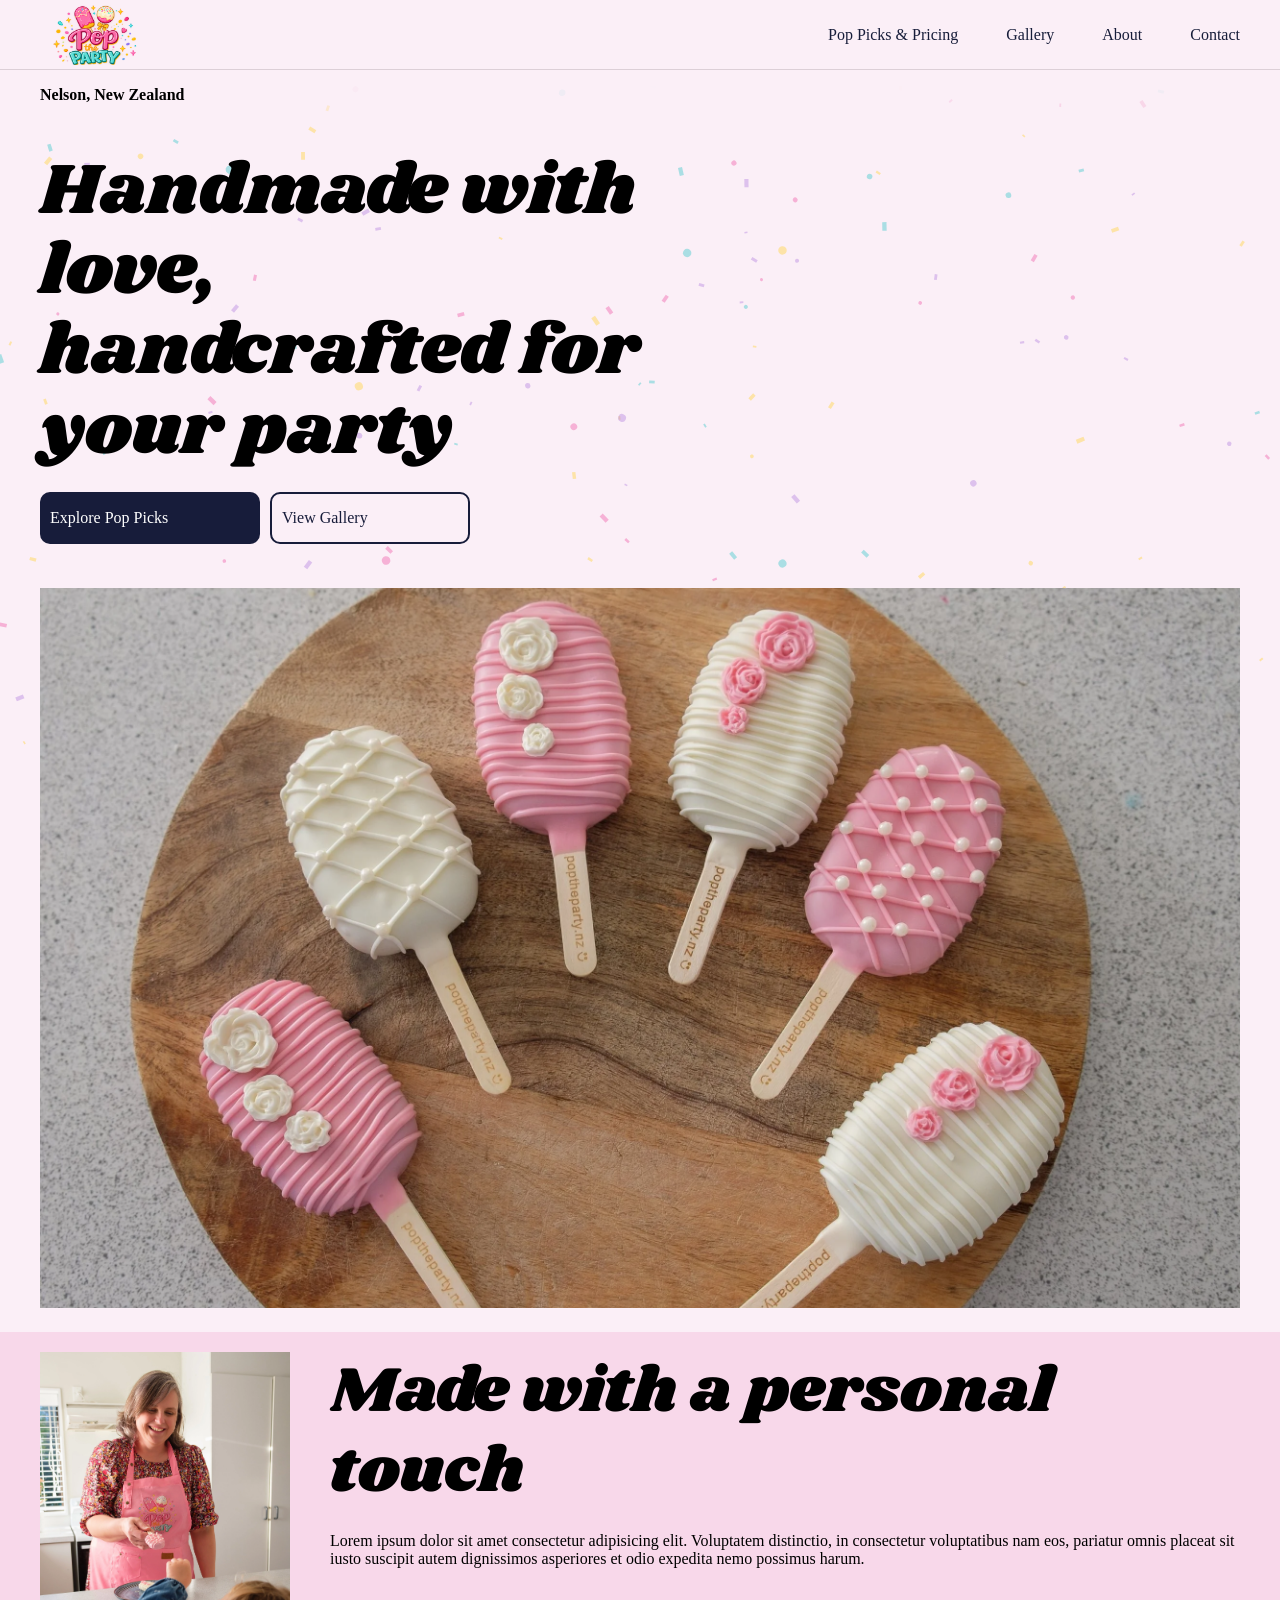
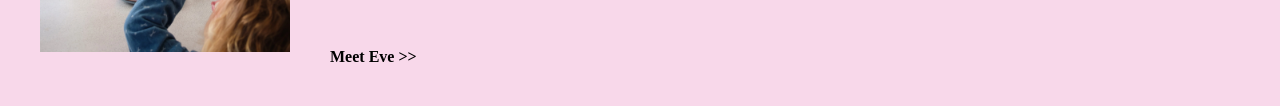
==== src/pages/index.html @ e1f705f4 "Added home page button interactivity" ====
<!doctype html>
<html lang="en">
  <head>
    <meta charset="UTF-8" />
    <meta name="viewport" content="width=device-width, initial-scale=1.0" />
    <title>Pop The Party Home Page</title>
    <link rel="stylesheet" href="../assets/global-css/global.css" />
    <link rel="stylesheet" href="../assets/components/css/footer.css" />
    <link rel="stylesheet" href="../assets/components/css/confetti.css" />
    <link rel="stylesheet" href="./css/home.css" />
  </head>
  <body>
    <div id="header"></div>
    <main class="confetti-section">
      <p id="location-text">Nelson, New Zealand</p>
      <h1>Handmade with love, handcrafted for your party</h1>
      <!-- Maybe rename this button -->
      <div class="explore-btn-holder">
        <a id="explore-picks-link" href="pick-your-pop.html"
          >Explore Pop Picks</a
        >
        <a id="view-gallery-link" href="gallery.html">View Gallery</a>
      </div>

      <div id="home-main-img" class="img-holder">
        <img
          src="../assets/icons/home-img1.webp"
          href="Cakesicles laid out on a board"
        />
      </div>

      <div id="meet-eve-container">
        <div id="meet-eve-img" class="img-holder">
          <img
            src="../assets/icons/meet-eve-img.webp"
            alt="Eve handing out a cakesicle to a child"
          />
        </div>
        <div id="meet-eve-content">
          <h2>Meet Eve</h2>
          <p>Very short personal intro</p>
          <a href="about.html">Read more >></a>
        </div>
      </div>

      <div id="meet-eve-container-desktop">
        <div id="meet-eve-img-desktop" class="img-holder">
          <img
            src="../assets/icons/meet-eve-img.webp"
            alt="Eve handing out a cakesicle to a child"
          />
        </div>
        <div id="meet-eve-content-desktop">
          <h2>Made with a personal touch</h2>
          <p>
            Lorem ipsum dolor sit amet consectetur adipisicing elit. Voluptatem
            distinctio, in consectetur voluptatibus nam eos, pariatur omnis
            placeat sit iusto suscipit autem dignissimos asperiores et odio
            expedita nemo possimus harum.
          </p>
          <a href="about.html" class="arrow">Meet Eve </a>
        </div>
      </div>
    </main>

    <div id="footer"></div>

    <script src="../assets/components/js/header.js"></script>
    <script src="../assets/components/js/footer.js"></script>
    <script src="../assets/components/js/confetti.js"></script>
  </body>
</html>
---- src/assets/global-css/global.css ----
@import url("../components/css/header.css");
@import url("./colours.css");
@import url("https://fonts.googleapis.com/css2?family=Shrikhand&display=swap");

body {
    background-color: var(--background);
    font-size: 1rem;
}

a {
  text-decoration: none;
  color: inherit;
}

a.arrow {
    font-weight: 700;

}

a.arrow::after {
    content: ">>";

    transition: transform 0.3s ease;
}

a.arrow:hover::after {
    display: inline-block;
    transform: translateX(50%);
}

h1, h2, h3 {
    font-family: "Shrikhand", serif;
    font-weight: 400;
    line-height: 5rem;
}

h1 {
    font-size: 2.25rem;
}

h2 {
    font-size: 2rem;
}
---- src/assets/components/css/confetti.css ----
.confetti-section {
  position: relative;
  isolation: isolate;
}

.confetti-canvas {
  position: absolute;
  left: 0;
  width: 100%;
  display: block;
  pointer-events: none;
  z-index: -1;
}

@media (prefers-reduced-motion: reduce) {
  .confetti-canvas {
    display: none;
  }
}
---- src/pages/css/home.css ----
body {
    margin: 0;
    font-size: var(--font-normal-size);
}

main {
    padding: 0 10px;
}

#location-text {
    font-weight: 700;
}

.explore-btn-holder {
    display: flex;
}

.explore-btn-holder a {
    display: flex;
    box-sizing: border-box;

    align-items: center;

    width: auto; 
    margin-bottom: 1.5rem;

    color: white;
    padding: 15px 10px;

    border-radius: 10px;
    cursor: pointer;
}

#explore-picks-link {
    width: 100%;
    background-color: var(--navy-btn-bg);
}

#explore-picks-link:hover {
    background-color: var(--navy-btn-bg-hover);
}

#view-gallery-link {
    display: none;
    width: 200px;
    background-color: var(--background);

    color: var(--subtle-btn-color);
    border: 2px solid var(--subtle-btn-color);
}

#view-gallery-link:hover {
    background-color: var(--subtle-btn-bg-hover);
}

#home-main-img {
    margin-bottom: 1.5rem;
}

#meet-eve-container {
    display: flex;
    flex-direction: row;
}

#meet-eve-img {
    width: 40%;
}

#meet-eve-content {
    display: flex;
    flex-direction: column;

    width: 60%;
    margin-left: 1rem;
    margin-bottom: 2rem;

    /* justify-content: space-between; */
}

#meet-eve-content h2 {
    margin: 0;
    margin-bottom: 1rem;
}

#meet-eve-content p {
    margin-bottom: auto;
}

.img-holder {
    overflow: hidden;
}

.img-holder img {
    width: 100%;
    height: 100%;
    object-fit: cover;
    object-position: center;
}

#meet-eve-container-desktop {
    display: none;
}


@media (min-width: 768px) {
    main {
        padding: 0 40px;
    }

    h1 {
        width: 50%;
        font-size: 4.5rem;
        margin-bottom: 20px;
    }

    h2 {
        font-size: 4rem;
    }

    #home-main-img {
        height: 80vh;
    }

    .explore-btn-holder {
        margin-bottom: 20px;
    }

    #explore-picks-link {
        width: 220px;
        margin-right: 10px;
    }

    #view-gallery-link {
        display: flex;
    }

    #meet-eve-container {
        display: none;
    }

    #meet-eve-container-desktop {
        display: flex;
        width: calc(100%);
        padding: 20px 40px;

        margin-inline: -40px;

        background-color: var(--surface-pink);
    }

    #meet-eve-container-desktop .img-holder {
        flex-shrink: 0;
        width: 250px;
        height: 300px;

        margin-right: 40px;
    }

    #meet-eve-container-desktop .img-holder img {
        object-fit: cover;
        object-position: top;
    }

    #meet-eve-container-desktop h2, 
    #meet-eve-container-desktop a {
        margin: 0;
        margin-bottom: 20px;
    }

    #meet-eve-container-desktop p {
        margin: 0;
        margin-bottom: 80px;
    }

    #meet-eve-content-desktop {
        display: flex;
        flex-direction: column;
        justify-content: center;
    }

    #meet-eve-content-desktop a {
        width: 200px;
    }
}
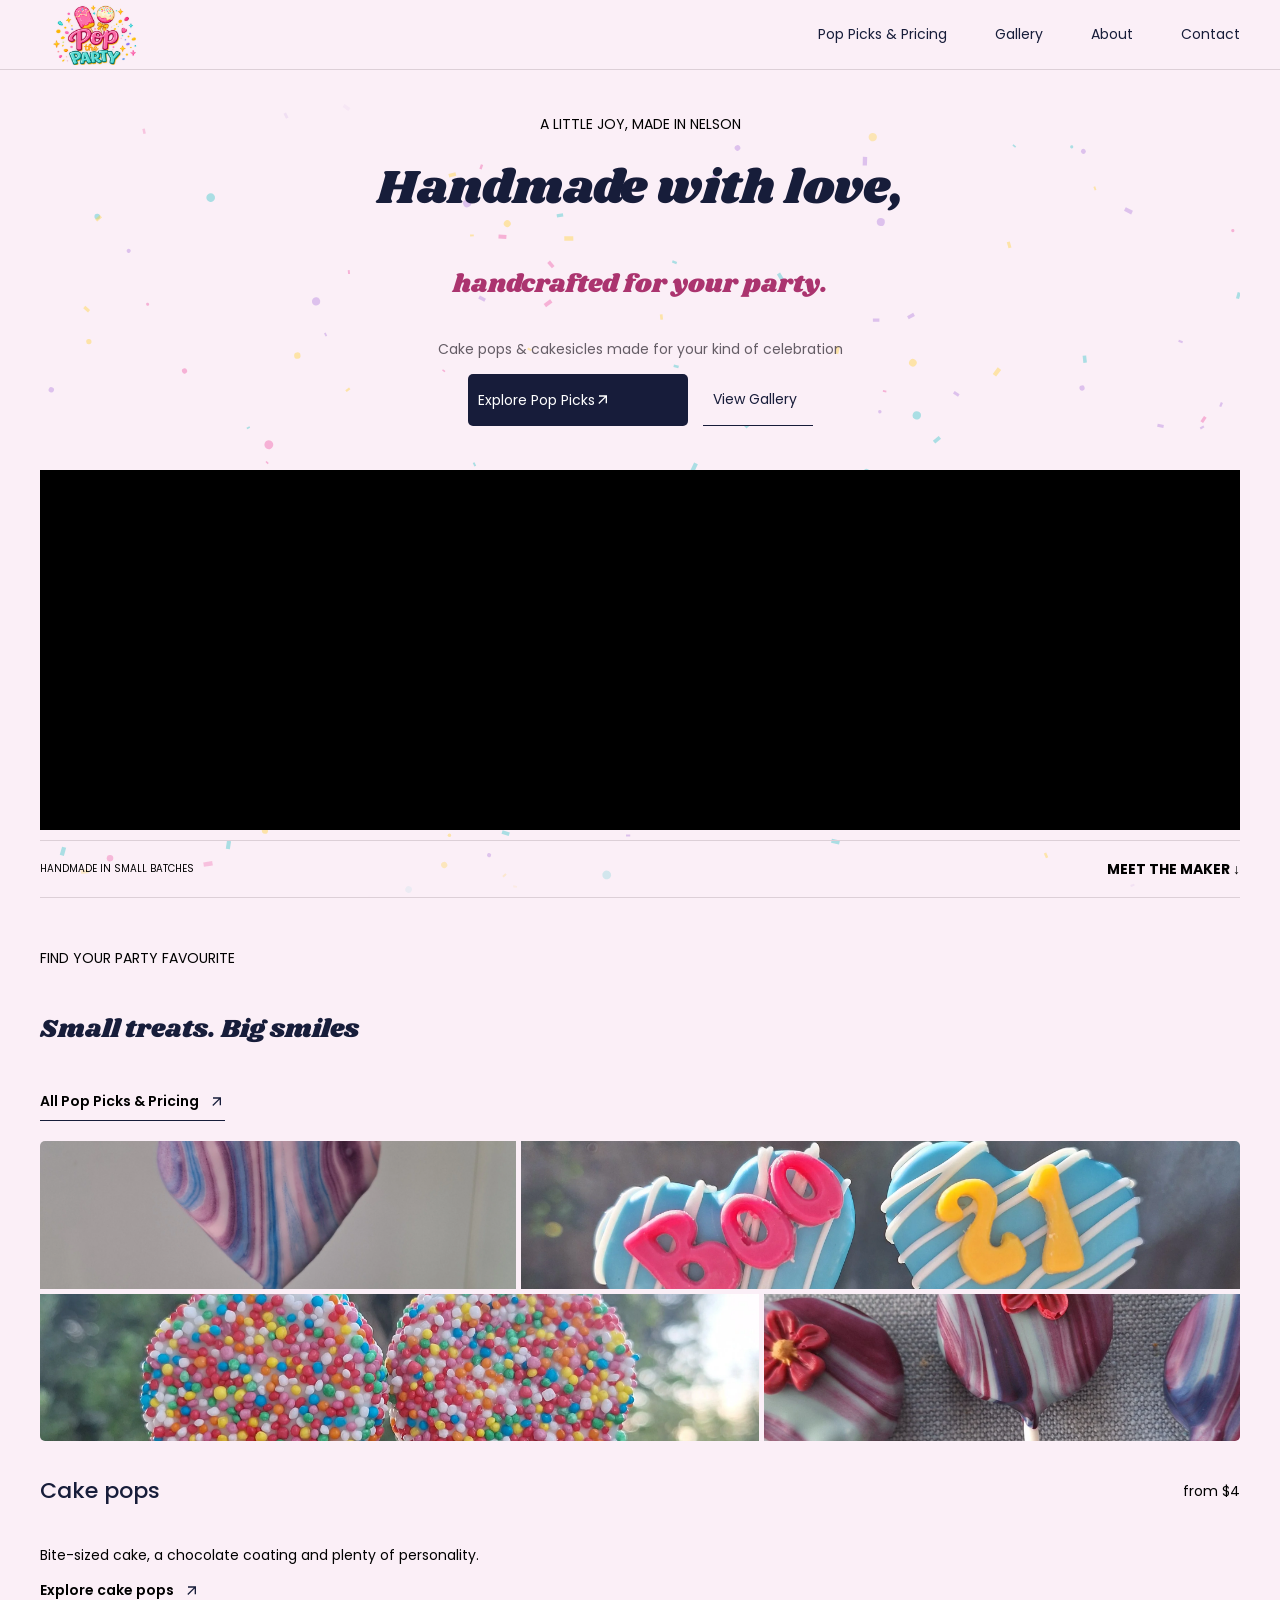
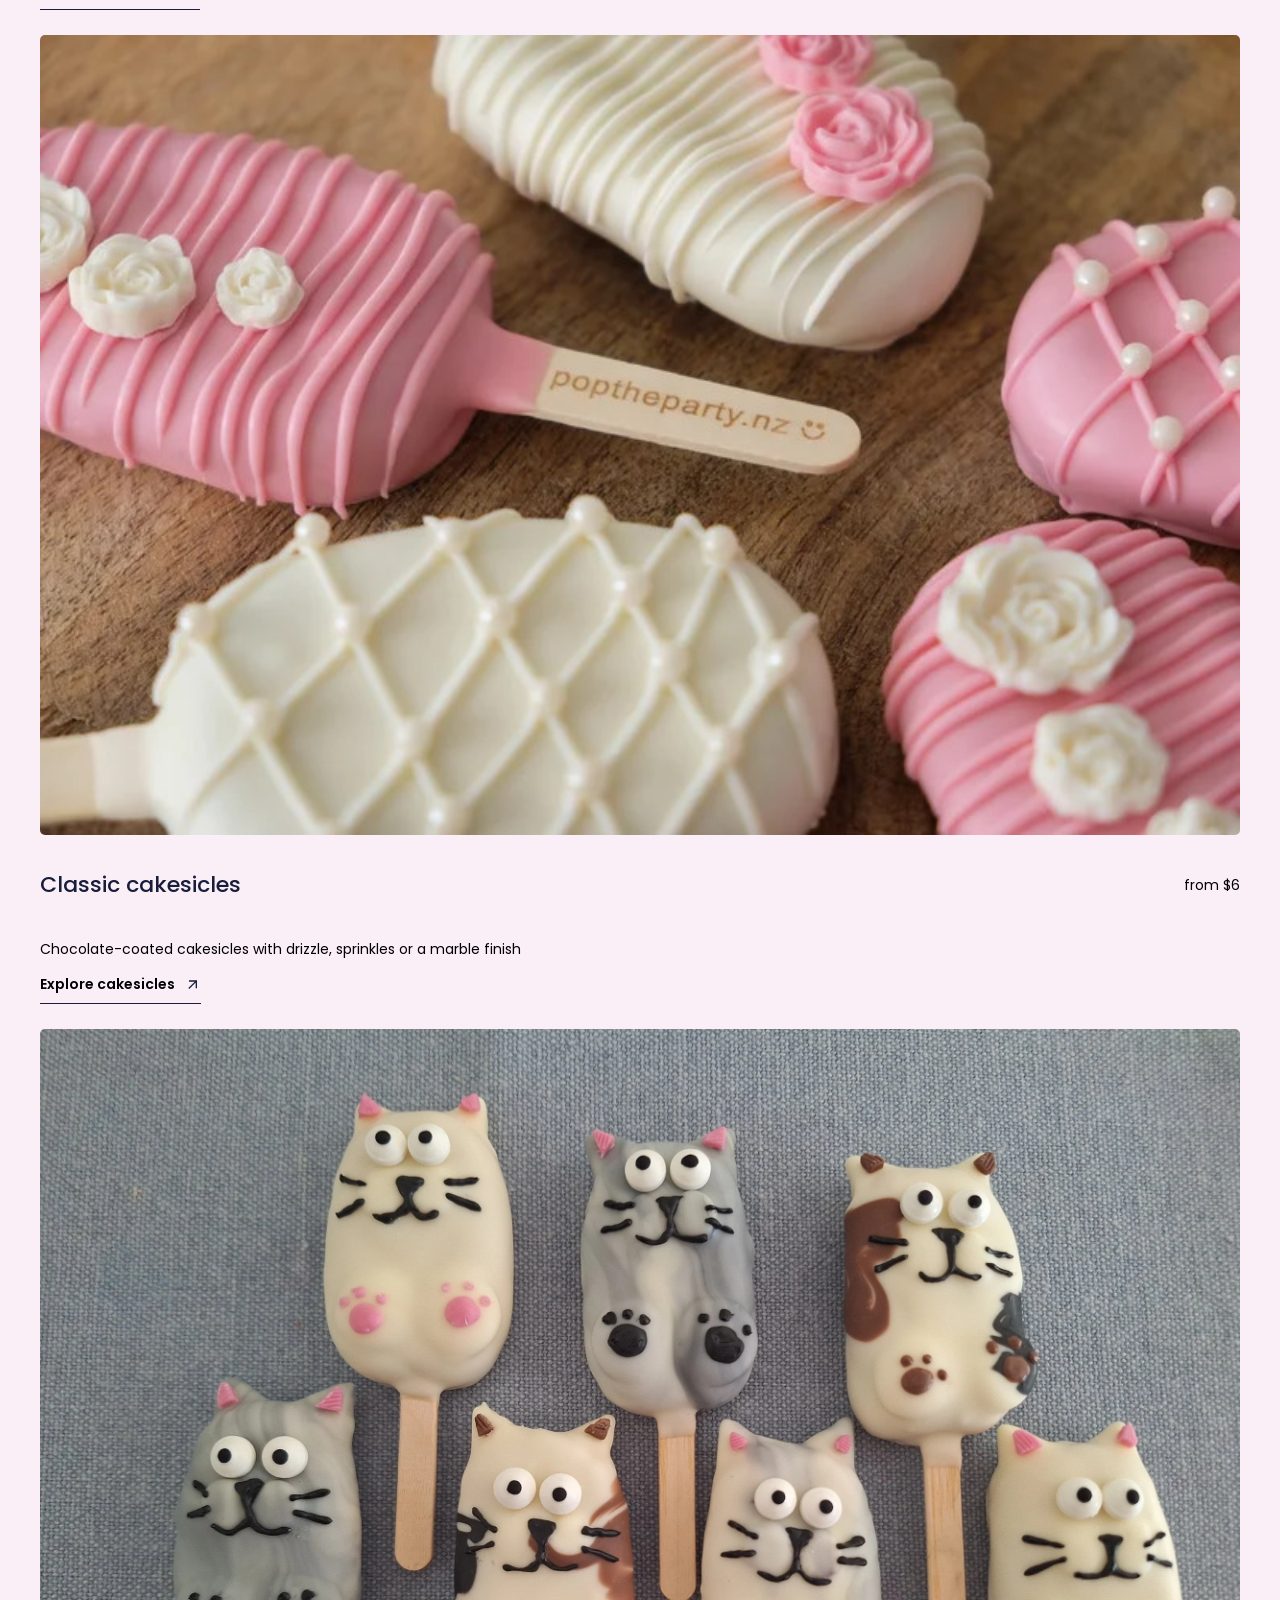
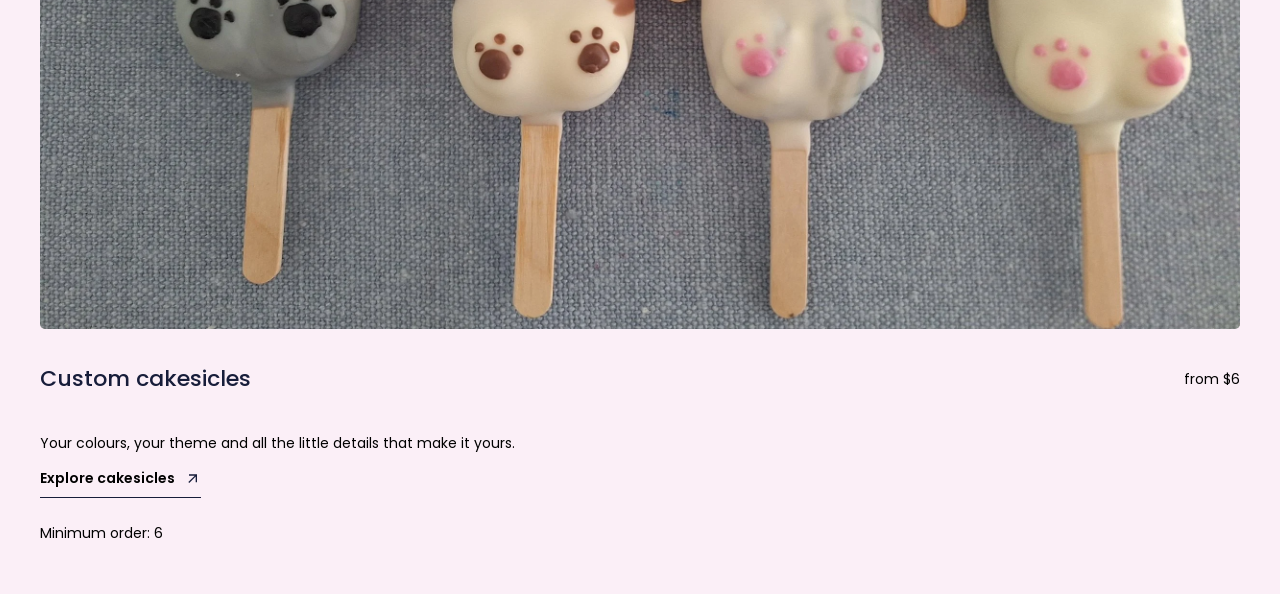
==== commit fcac36c6: "Added explore pop picks section on home page" ====
--- a/src/pages/index.html
+++ b/src/pages/index.html
@@ -1,72 +1,104 @@
 <!doctype html>
 <html lang="en">
-  <head>
-    <meta charset="UTF-8" />
-    <meta name="viewport" content="width=device-width, initial-scale=1.0" />
-    <title>Pop The Party Home Page</title>
-    <link rel="stylesheet" href="../assets/global-css/global.css" />
-    <link rel="stylesheet" href="../assets/components/css/footer.css" />
-    <link rel="stylesheet" href="../assets/components/css/confetti.css" />
-    <link rel="stylesheet" href="./css/home.css" />
-  </head>
-  <body>
-    <div id="header"></div>
-    <main class="confetti-section">
-      <p id="location-text">Nelson, New Zealand</p>
-      <h1>Handmade with love, handcrafted for your party</h1>
-      <!-- Maybe rename this button -->
-      <div class="explore-btn-holder">
-        <a id="explore-picks-link" href="pick-your-pop.html"
-          >Explore Pop Picks</a
-        >
-        <a id="view-gallery-link" href="gallery.html">View Gallery</a>
-      </div>
+    <head>
+        <meta charset="UTF-8" />
+        <meta name="viewport" content="width=device-width, initial-scale=1.0" />
+        <title>Pop The Party Home Page</title>
+        <link rel="stylesheet" href="../assets/global-css/global.css" />
+        <link rel="stylesheet" href="../assets/components/css/footer.css" />
+        <link rel="stylesheet" href="../assets/components/css/confetti.css" />
+        <link rel="stylesheet" href="./css/home.css" />
+    </head>
+    <body>
+        <div id="header"></div>
+        <main>
+            <section class="confetti-section">
+                <div class="header-holder">
+                    <p>A LITTLE JOY, MADE IN NELSON</p>
+                    <h1>Handmade with love,</h1>
+                    <h2 class="pink">handcrafted for your party.</h2>
+                    <p class="subtle-text">Cake pops & cakesicles made for your kind of celebration</p>
+                    <!-- Maybe rename this button -->
+                    <div class="explore-btn-holder">
+                        <a id="explore-picks-link" href="pick-your-pop.html"
+                            >Explore Pop Picks<img src="../assets/icons/outward-arrow-icon-white.svg" /></a
+                        >
+                        <a id="view-gallery-link" href="gallery.html">View Gallery</a>
+                    </div>
+                </div>
+                
+                <div id="carosel"></div>
 
-      <div id="home-main-img" class="img-holder">
-        <img
-          src="../assets/icons/home-img1.webp"
-          href="Cakesicles laid out on a board"
-        />
-      </div>
+                <div class="divider">
+                    <p>HANDMADE IN SMALL BATCHES</p>
+                    <a href="#meet-eve">MEET THE MAKER &downarrow;</a>
+                </div>
+            </section>
+            
+            <section>
+                <p>FIND YOUR PARTY FAVOURITE</p>
+                <h2>Small treats. Big smiles</h2>
+                <a class="explore-link" href="pick-your-pop.html">All Pop Picks & Pricing<img src="../assets/icons/outward-arrow-icon-primary.svg" /></a>
 
-      <div id="meet-eve-container">
-        <div id="meet-eve-img" class="img-holder">
-          <img
-            src="../assets/icons/meet-eve-img.webp"
-            alt="Eve handing out a cakesicle to a child"
-          />
-        </div>
-        <div id="meet-eve-content">
-          <h2>Meet Eve</h2>
-          <p>Very short personal intro</p>
-          <a href="about.html">Read more >></a>
-        </div>
-      </div>
 
-      <div id="meet-eve-container-desktop">
-        <div id="meet-eve-img-desktop" class="img-holder">
-          <img
-            src="../assets/icons/meet-eve-img.webp"
-            alt="Eve handing out a cakesicle to a child"
-          />
-        </div>
-        <div id="meet-eve-content-desktop">
-          <h2>Made with a personal touch</h2>
-          <p>
-            Lorem ipsum dolor sit amet consectetur adipisicing elit. Voluptatem
-            distinctio, in consectetur voluptatibus nam eos, pariatur omnis
-            placeat sit iusto suscipit autem dignissimos asperiores et odio
-            expedita nemo possimus harum.
-          </p>
-          <a href="about.html" class="arrow">Meet Eve </a>
-        </div>
-      </div>
-    </main>
+                <article class="pop-type">
+                    <div id="img-grid">
+                        <div class="img-cell small">
+                            <img src="../assets/gallery-imgs/20260712_150538.jpg" />
+                        </div>
+                        <div class="img-cell big">
+                            <img src="../assets/gallery-imgs/20260710_110829.jpg" />
+                        </div>
+                        <div class="img-cell big">
+                            <img src="../assets/gallery-imgs/20260603_080325.jpg" />
+                        </div>
+                        <div class="img-cell small">
+                            <img src="../assets/gallery-imgs/20260510_154801.jpg" />
+                        </div>
+                    </div>
 
-    <div id="footer"></div>
+                    <div class="title-price-container">
+                        <h2>Cake pops</h2>
+                        <p>from $4</p>
+                    </div>
+                    <p>Bite-sized cake, a chocolate coating and plenty of personality.</p>
+                    <a class="explore-link">Explore cake pops <img src="../assets/icons/outward-arrow-icon-primary.svg" /></a>
+                </article>
 
-    <script src="../assets/components/js/header.js"></script>
-    <script src="../assets/components/js/footer.js"></script>
-    <script src="../assets/components/js/confetti.js"></script>
-  </body>
+                <article class="pop-type">
+                    <div class="img-holder">
+                        <img src="../assets/gallery-imgs/1000052634.jpg" />
+                    </div>
+
+                    <div class="title-price-container">
+                        <h2>Classic cakesicles</h2>
+                        <p>from $6</p>
+                    </div>
+                    <p>Chocolate-coated cakesicles with drizzle, sprinkles or a marble finish</p>
+                    <a class="explore-link">Explore cakesicles <img src="../assets/icons/outward-arrow-icon-primary.svg" /></a>
+                </article>
+
+                <article class="pop-type">
+                    <div class="img-holder">
+                        <img src="../assets/gallery-imgs/20260718_145716.jpg" />
+                    </div>
+
+                    <div class="title-price-container">
+                        <h2>Custom cakesicles</h2>
+                        <p>from $6</p>
+                    </div>
+                    <p>Your colours, your theme and all the little details that make it yours.</p>
+                    <a class="explore-link">Explore cakesicles <img src="../assets/icons/outward-arrow-icon-primary.svg" /></a>
+                </article>
+
+                <p>Minimum order: 6</p>
+            </section>
+        </main>
+
+        <div id="footer"></div>
+
+        <script src="../assets/components/js/header.js"></script>
+        <script src="../assets/components/js/footer.js"></script>
+        <script src="../assets/components/js/confetti.js"></script>
+    </body>
 </html>
--- a/src/assets/global-css/global.css
+++ b/src/assets/global-css/global.css
@@ -1,6 +1,7 @@
 @import url("../components/css/header.css");
 @import url("./colours.css");
 @import url("https://fonts.googleapis.com/css2?family=Shrikhand&display=swap");
+@import url('https://fonts.googleapis.com/css2?family=Poppins:wght@400;500;600;700&display=swap');
 
 body {
     background-color: var(--background);
@@ -31,13 +32,45 @@
 h1, h2, h3 {
     font-family: "Shrikhand", serif;
     font-weight: 400;
-    line-height: 5rem;
+    line-height: 2rem;
+    font-size: 2rem;
+
+    color: var(--primary);
 }
 
-h1 {
-    font-size: 2.25rem;
+h2.pink {
+    color: var(--heading-accent);
 }
 
-h2 {
-    font-size: 2rem;
+p {
+    font-size: 14px;
+}
+
+p.subtle-text {
+    color: var(--text-muted);
+}
+
+main {
+    padding: 0 10px;
+    margin-top: 30px;
+}
+
+svg {
+    fill: var(--primary);
+}
+
+p, span, a, label {
+    font-family: "poppins", sans-serif;
+    font-size: 14px;
+}
+
+@media (min-width: 768px) {
+    h1, h2, h3 {
+        line-height: 5rem;
+        font-size: 3rem;
+    }
+
+    main {
+        padding: 0 40px;
+    }
 }
--- a/src/pages/css/home.css
+++ b/src/pages/css/home.css
@@ -3,16 +3,63 @@
     font-size: var(--font-normal-size);
 }
 
-main {
+section {
+    margin-bottom: 50px;
+}
+
+h2 {
+    font-size: 1.6rem;
+}
+
+.header-holder {
+    display: flex;
+    flex-direction: column;
+    align-items: center;
     padding: 0 10px;
 }
 
-#location-text {
+.header-holder h1,
+.header-holder h2 {
+    margin: 0;
+    margin-bottom: 1rem;
+
+    width: 100%;
+    text-align: center;
+}
+
+.header-holder h2 {
+    font-size: 1.6rem;
+    margin-bottom: 0;
+}
+
+#carosel {
+    width: 100%;
+    height: 40vh;
+    background-color: black;
+}
+
+.divider {
+    display: flex;
+    align-items: center;
+    justify-content: space-between;
+    font-size: 10px;
+    padding: 10px 0;
+
+    border-top: 1px solid var(--border);
+    border-bottom: 1px solid var(--border);
+
+    margin: 10px 0;
+}
+.divider p {
+    font-size: 10px;
+}
+.divider a {
     font-weight: 700;
 }
 
 .explore-btn-holder {
     display: flex;
+    gap: 5px;
 }
 
 .explore-btn-holder a {
@@ -27,13 +74,17 @@
     color: white;
     padding: 15px 10px;
 
-    border-radius: 10px;
+    border-radius: 5px;
     cursor: pointer;
 }
 
 #explore-picks-link {
-    width: 100%;
+    width: 180px;
     background-color: var(--navy-btn-bg);
+}
+
+#explore-picks-link img {
+    color: white;
 }
 
 #explore-picks-link:hover {
@@ -41,16 +92,30 @@
 }
 
 #view-gallery-link {
-    display: none;
-    width: 200px;
+    width: 110px;
     background-color: var(--background);
 
     color: var(--subtle-btn-color);
-    border: 2px solid var(--subtle-btn-color);
+    border-bottom: 1px solid var(--subtle-btn-color);
+    border-radius: 0;
 }
 
 #view-gallery-link:hover {
     background-color: var(--subtle-btn-bg-hover);
+}
+
+.explore-link {
+    display: flex;
+    align-items: center;
+    border-bottom: 1px solid var(--primary);
+    padding-bottom: 8px;
+
+    width: fit-content;
+    font-weight: 600;
+}
+
+.explore-link img {
+    margin-left: 10px;
 }
 
 #home-main-img {
@@ -91,6 +156,7 @@
 }
 
 .img-holder img {
+    display: block;
     width: 100%;
     height: 100%;
     object-fit: cover;
@@ -101,20 +167,71 @@
     display: none;
 }
 
+#img-grid {
+    display: grid;
+    grid-template-columns: 2fr 1fr 2fr;
+    grid-template-rows: 1fr 1fr;
+    width: 100%;
+    height: 300px;
+    gap: 5px;
+
+    margin-top:  20px;
+    overflow: hidden;
+    border-radius: 5px;
+}
+
+#img-grid .img-cell {
+    overflow: hidden;
+}
+
+.img-cell.small {
+    grid-column: span 1;
+}
+.img-cell.big {
+    grid-column: span 2;
+}
+.img-cell:last-child img {
+    transform: scale(1.8);
+    transform-origin: center top;
+}
+
+#img-grid .img-cell img {
+    width: 100%;
+    height: 100%;
+    object-fit: cover;
+}
+
+.title-price-container {
+    display: flex;
+    justify-content: space-between;
+    align-items: center;
+
+    margin: 10px 0 0 0;
+}
+
+
+.title-price-container h2 {
+    margin: 0;
+    font-family: "poppins", sans-serif;
+    font-weight: 500;
+    font-size: 22px;
+}
+.title-price-container p {
+    margin: 0;
+}
+
+.pop-type {
+    margin-bottom: 25px;
+}
+
+.pop-type .img-holder {
+    border-radius: 5px;
+}
 
 @media (min-width: 768px) {
-    main {
-        padding: 0 40px;
-    }
-
     h1 {
         width: 50%;
-        font-size: 4.5rem;
         margin-bottom: 20px;
-    }
-
-    h2 {
-        font-size: 4rem;
     }
 
     #home-main-img {
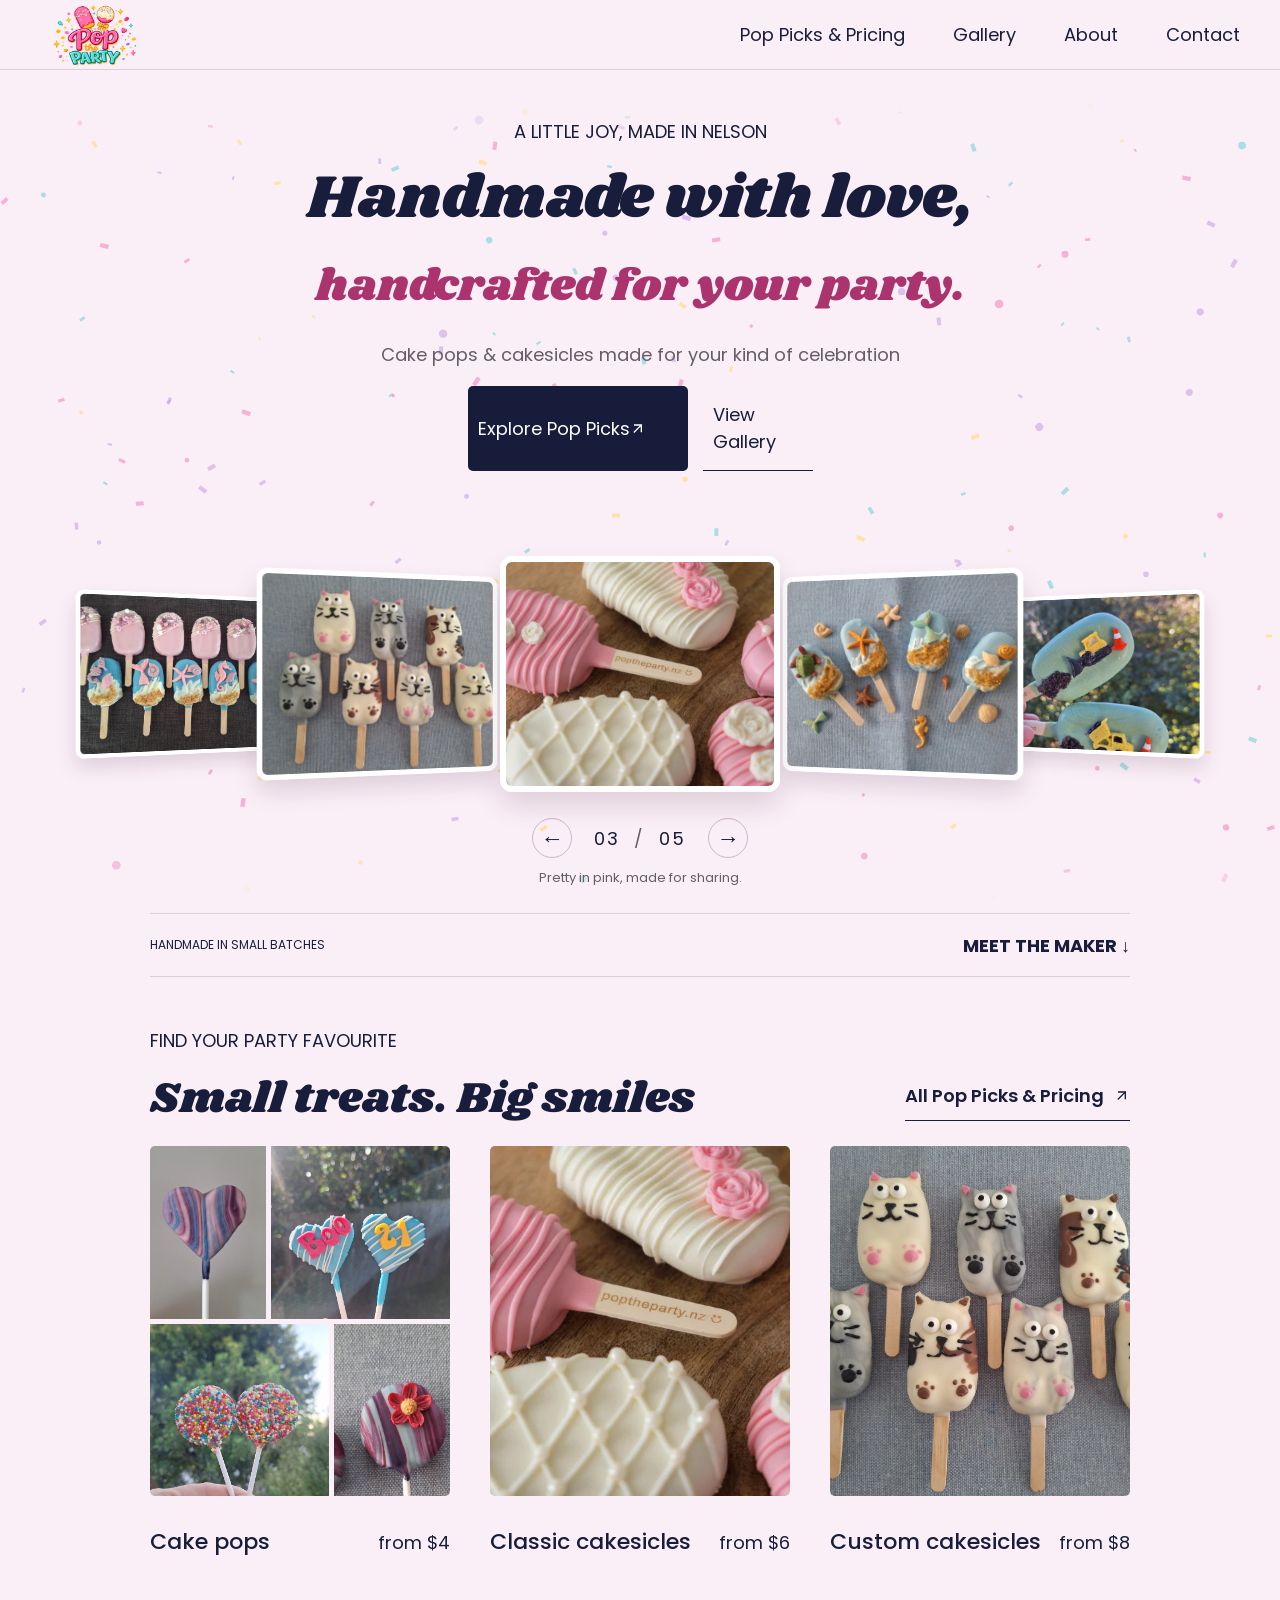
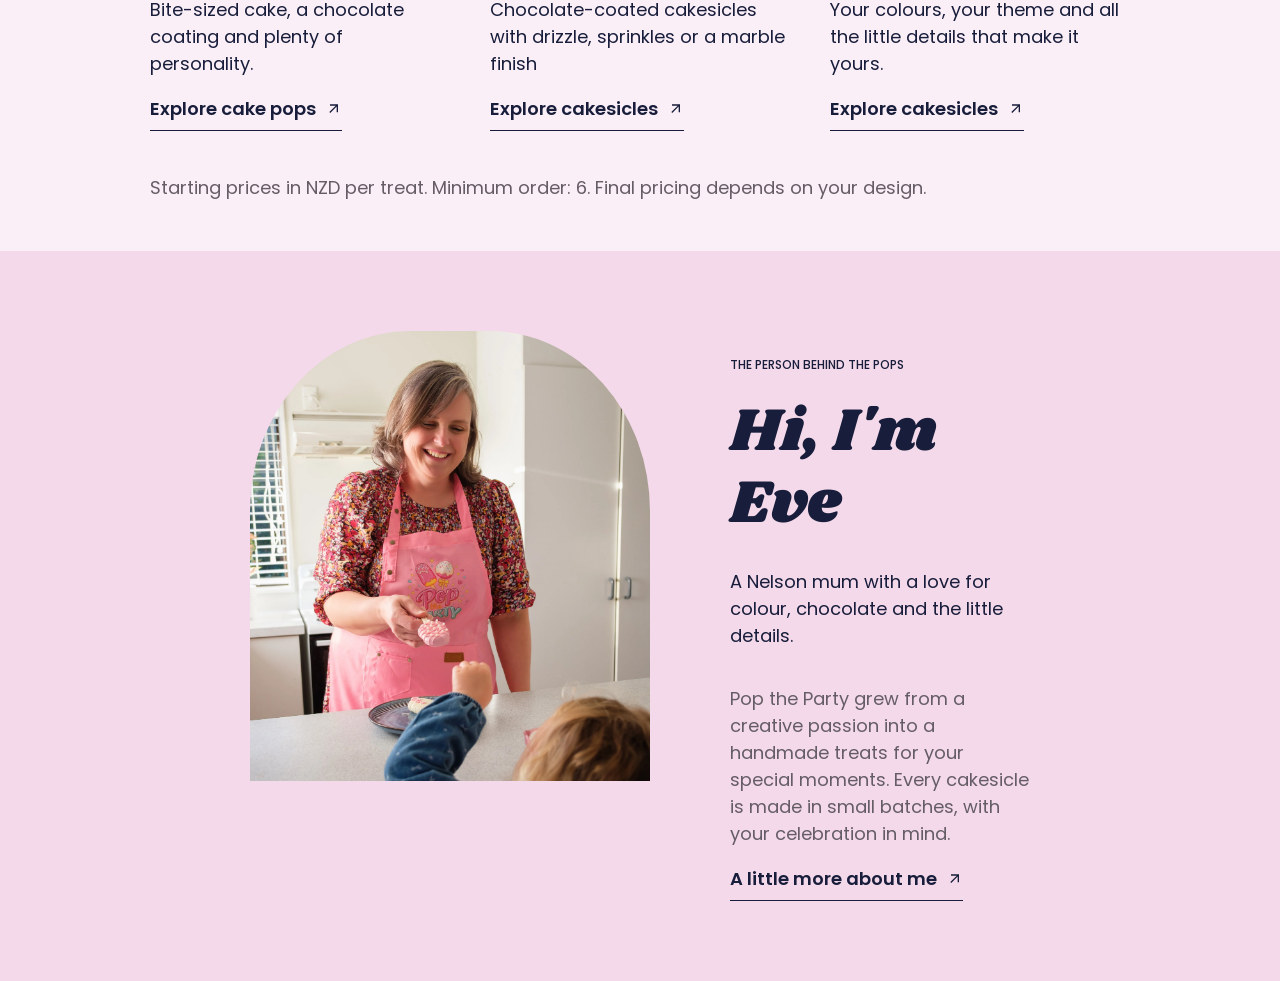
==== commit 4b1f6e03: "Creating cards, make it your own sections on pop picks & pricing page" ====
--- a/src/pages/index.html
+++ b/src/pages/index.html
@@ -7,6 +7,7 @@
         <link rel="stylesheet" href="../assets/global-css/global.css" />
         <link rel="stylesheet" href="../assets/components/css/footer.css" />
         <link rel="stylesheet" href="../assets/components/css/confetti.css" />
+        <link rel="stylesheet" href="../assets/components/css/carousel.css" />
         <link rel="stylesheet" href="./css/home.css" />
     </head>
     <body>
@@ -26,8 +27,84 @@
                         <a id="view-gallery-link" href="gallery.html">View Gallery</a>
                     </div>
                 </div>
-                
-                <div id="carosel"></div>
+            
+                <div
+                    class="carousel"
+                    role="region"
+                    aria-roledescription="carousel"
+                    aria-label="Handmade cakesicle gallery"
+                    tabindex="0"
+                >
+                    <div class="photo-stage">
+                        <img
+                            class="photo-card"
+                            src="../assets/gallery-imgs/20260724_125224.jpg"
+                            alt="Pink mermaid and seashell cakesicles"
+                            data-position="-2"
+                            draggable="false"
+                        >
+
+                        <img
+                            class="photo-card"
+                            src="../assets/gallery-imgs/20260718_145716.jpg"
+                            alt="Handmade cat and animal cakesicles"
+                            data-position="-1"
+                            draggable="false"
+                        >
+
+                        <img
+                            class="photo-card"
+                            src="../assets/gallery-imgs/1000052634.jpg"
+                            alt="Pink and white floral cakesicles"
+                            data-position="0"
+                            draggable="false"
+                        >
+
+                        <img
+                            class="photo-card"
+                            src="../assets/gallery-imgs/1000043868-1.jpg"
+                            alt="Cakesicles with seashell and starfish decorations"
+                            data-position="1"
+                            draggable="false"
+                        >
+
+                        <img
+                            class="photo-card"
+                            src="../assets/gallery-imgs/20260719_131739.jpg"
+                            alt="Construction-themed cakesicles"
+                            data-position="2"
+                            draggable="false"
+                        >
+                    </div>
+
+                    <div class="carousel-controls">
+                        <button
+                            class="carousel-previous"
+                            type="button"
+                            aria-label="Previous photo"
+                        >
+                            ←
+                        </button>
+
+                        <p>
+                            <span class="carousel-counter">03</span>
+                            <span class="separator">/</span>
+                            <span class="carousel-total">05</span>
+                        </p>
+
+                        <button
+                            class="carousel-next"
+                            type="button"
+                            aria-label="Next photo"
+                        >
+                            →
+                        </button>
+                    </div>
+
+                    <p class="carousel-caption" aria-live="polite">
+                        Pretty in pink, made for sharing.
+                    </p>
+                </div>
 
                 <div class="divider">
                     <p>HANDMADE IN SMALL BATCHES</p>
@@ -36,62 +113,81 @@
             </section>
             
             <section>
-                <p>FIND YOUR PARTY FAVOURITE</p>
-                <h2>Small treats. Big smiles</h2>
-                <a class="explore-link" href="pick-your-pop.html">All Pop Picks & Pricing<img src="../assets/icons/outward-arrow-icon-primary.svg" /></a>
-
-
-                <article class="pop-type">
-                    <div id="img-grid">
-                        <div class="img-cell small">
-                            <img src="../assets/gallery-imgs/20260712_150538.jpg" />
-                        </div>
-                        <div class="img-cell big">
-                            <img src="../assets/gallery-imgs/20260710_110829.jpg" />
-                        </div>
-                        <div class="img-cell big">
-                            <img src="../assets/gallery-imgs/20260603_080325.jpg" />
-                        </div>
-                        <div class="img-cell small">
-                            <img src="../assets/gallery-imgs/20260510_154801.jpg" />
-                        </div>
-                    </div>
-
-                    <div class="title-price-container">
-                        <h2>Cake pops</h2>
-                        <p>from $4</p>
-                    </div>
-                    <p>Bite-sized cake, a chocolate coating and plenty of personality.</p>
-                    <a class="explore-link">Explore cake pops <img src="../assets/icons/outward-arrow-icon-primary.svg" /></a>
-                </article>
-
-                <article class="pop-type">
-                    <div class="img-holder">
-                        <img src="../assets/gallery-imgs/1000052634.jpg" />
-                    </div>
-
-                    <div class="title-price-container">
-                        <h2>Classic cakesicles</h2>
-                        <p>from $6</p>
-                    </div>
-                    <p>Chocolate-coated cakesicles with drizzle, sprinkles or a marble finish</p>
-                    <a class="explore-link">Explore cakesicles <img src="../assets/icons/outward-arrow-icon-primary.svg" /></a>
-                </article>
-
-                <article class="pop-type">
-                    <div class="img-holder">
-                        <img src="../assets/gallery-imgs/20260718_145716.jpg" />
-                    </div>
-
-                    <div class="title-price-container">
-                        <h2>Custom cakesicles</h2>
-                        <p>from $6</p>
-                    </div>
-                    <p>Your colours, your theme and all the little details that make it yours.</p>
-                    <a class="explore-link">Explore cakesicles <img src="../assets/icons/outward-arrow-icon-primary.svg" /></a>
-                </article>
-
-                <p>Minimum order: 6</p>
+                <p  class="eyebrow">FIND YOUR PARTY FAVOURITE</p>
+                <div class="type-title">
+                    <h3>Small treats. Big smiles</h3>
+                    <a class="explore-link" href="pick-your-pop.html">All Pop Picks & Pricing<img src="../assets/icons/outward-arrow-icon-primary.svg" /></a>
+                </div>
+
+                <div id="pop-types-container">
+                    <article class="pop-type">
+                        <div id="img-grid">
+                            <div class="img-cell small">
+                                <img src="../assets/gallery-imgs/20260712_150538.jpg" />
+                            </div>
+                            <div class="img-cell big">
+                                <img src="../assets/gallery-imgs/20260710_110829.jpg" />
+                            </div>
+                            <div class="img-cell big">
+                                <img src="../assets/gallery-imgs/20260603_080325.jpg" />
+                            </div>
+                            <div class="img-cell small">
+                                <img src="../assets/gallery-imgs/20260510_154801.jpg" />
+                            </div>
+                        </div>
+
+                        <div class="title-price-container">
+                            <h2>Cake pops</h2>
+                            <p>from $4</p>
+                        </div>
+                        <p>Bite-sized cake, a chocolate coating and plenty of personality.</p>
+                        <a class="explore-link">Explore cake pops <img src="../assets/icons/outward-arrow-icon-primary.svg" /></a>
+                    </article>
+
+                    <article class="pop-type">
+                        <div class="img-holder">
+                            <img src="../assets/gallery-imgs/1000052634.jpg" />
+                        </div>
+
+                        <div class="title-price-container">
+                            <h2>Classic cakesicles</h2>
+                            <p>from $6</p>
+                        </div>
+                        <p>Chocolate-coated cakesicles with drizzle, sprinkles or a marble finish</p>
+                        <a class="explore-link">Explore cakesicles <img src="../assets/icons/outward-arrow-icon-primary.svg" /></a>
+                    </article>
+
+                    <article class="pop-type">
+                        <div class="img-holder">
+                            <img src="../assets/gallery-imgs/20260718_145716.jpg" />
+                        </div>
+
+                        <div class="title-price-container">
+                            <h2>Custom cakesicles</h2>
+                            <p>from $8</p>
+                        </div>
+                        <p>Your colours, your theme and all the little details that make it yours.</p>
+                        <a class="explore-link">Explore cakesicles <img src="../assets/icons/outward-arrow-icon-primary.svg" /></a>
+                    </article>
+                </div>
+            
+                <p class="muted-text">Starting prices in NZD per treat. Minimum order: 6. Final pricing depends on your design.</p>
+            </section>
+
+            <section id="meet-eve-section">
+                <div class="img-holder">
+                    <img src="../assets/icons/meet-eve-img.webp" />
+                </div>
+                <div class="meet-eve-content">
+                    <p class="big-p">THE PERSON BEHIND THE POPS</p>
+                    <h2>Hi, I'm Eve</h2>
+                    <p>A Nelson mum with a love for colour, chocolate and the little details.</p>
+                    <p class="muted-text">Pop the Party grew from a creative passion into a handmade treats for your special moments. 
+                        Every cakesicle is made in small batches, with your celebration in mind.</p>
+                    
+                    <a class="explore-link"> A little more about me <img src="../assets/icons/outward-arrow-icon-primary.svg" /></a>
+                </div>
+
             </section>
         </main>
 
@@ -100,5 +196,6 @@
         <script src="../assets/components/js/header.js"></script>
         <script src="../assets/components/js/footer.js"></script>
         <script src="../assets/components/js/confetti.js"></script>
+        <script src="../assets/components/js/carousel.js"></script>
     </body>
 </html>
--- a/src/assets/global-css/global.css
+++ b/src/assets/global-css/global.css
@@ -6,6 +6,7 @@
 body {
     background-color: var(--background);
     font-size: 1rem;
+    color: var(--primary);
 }
 
 a {
@@ -51,8 +52,11 @@
 }
 
 main {
-    padding: 0 10px;
     margin-top: 30px;
+}
+
+section {
+    margin: 0 20px;
 }
 
 svg {
@@ -64,13 +68,100 @@
     font-size: 14px;
 }
 
+.muted-text {
+    color: var(--text-muted);
+}
+
+a.explore-link:hover {
+    color: var(--heading-accent);
+    cursor: pointer;
+}
+
+.header-holder {
+    display: flex;
+    flex-direction: column;
+    align-items: center;
+    padding: 0 10px;
+}
+
+.header-holder h1,
+.header-holder h2 {
+    margin: 0;
+    margin-bottom: 1rem;
+
+    width: 100%;
+    text-align: center;
+}
+.header-holder h2 {
+    margin-bottom: 0;
+}
+.header-holder p {
+    text-align: center;
+}
+
+p#breadcrumb {
+    color: var(--text-muted);
+}
+
+.img-holder {
+    overflow: hidden;
+}
+.img-holder img {
+    display: block;
+    width: 100%;
+    height: 100%;
+    object-fit: cover;
+    object-position: center;
+}
+
+.explore-link {
+    display: flex;
+    align-items: center;
+    border-bottom: 1px solid var(--primary);
+    padding-bottom: 8px;
+
+    width: fit-content;
+    font-weight: 600;
+}
+.explore-link img {
+    margin-left: 10px;
+}
+
+.primary-link {
+    display: inline-flex;
+    align-items: center;
+    justify-content: center;
+    
+    padding: 15px 20px;
+    border: 1px solid var(--primary);
+    border-radius: 5px;
+    background-color: inherit;
+    color: var(--primary);
+    font-weight: 500;
+}
+.primary-link img {
+    margin-left: 10px;
+}
+
 @media (min-width: 768px) {
     h1, h2, h3 {
-        line-height: 5rem;
-        font-size: 3rem;
+        line-height: 4.5rem;
+        font-size: 3.8rem;
     }
 
-    main {
-        padding: 0 40px;
+    p, span, a, label {
+        font-size: 18px;
+    }
+
+    h2.pink {
+        font-size: 2.8rem;
+    }
+
+    h3 {
+        font-size: 2.7rem;
+    }
+
+    section {
+        margin: 0 150px;
     }
 }
--- a/src/assets/components/css/carousel.css
+++ b/src/assets/components/css/carousel.css
@@ -0,0 +1,207 @@
+.carousel {
+    max-width: 1170px;
+    margin: 15px auto 0;
+    padding: 0 15px;
+    position: relative;
+    overflow: hidden;
+    outline-offset: -3px;
+
+    color: var(--text, #302536);
+    font-family: inherit;
+}
+
+.carousel,
+.carousel * {
+    box-sizing: border-box;
+}
+
+.photo-stage {
+    height: 288px;
+    position: relative;
+    perspective: 1100px;
+    touch-action: pan-y;
+}
+
+.photo-card {
+    position: absolute;
+    left: 50%;
+    top: 50%;
+
+    width: 280px;
+    height: 236px;
+    max-width: none;
+    display: block;
+    object-fit: cover;
+
+    border: 6px solid white;
+    border-radius: 12px;
+    box-shadow: 0 14px 26px #3b173424;
+
+    transition:
+        transform 0.65s ease,
+        opacity 0.65s ease;
+
+    cursor: pointer;
+    user-select: none;
+}
+
+/* Centre image */
+.photo-card[data-position="0"] {
+    transform: translate(-50%, -50%);
+    z-index: 5;
+}
+
+/* Immediately left */
+.photo-card[data-position="-1"] {
+    transform:
+        translate(calc(-50% - 257px), -50%)
+        rotateY(27deg)
+        scale(0.86);
+
+    z-index: 4;
+}
+
+/* Immediately right */
+.photo-card[data-position="1"] {
+    transform:
+        translate(calc(-50% + 257px), -50%)
+        rotateY(-27deg)
+        scale(0.86);
+
+    z-index: 4;
+}
+
+/* Far left */
+.photo-card[data-position="-2"] {
+    transform:
+        translate(calc(-50% - 460px), -50%)
+        rotateY(40deg)
+        scale(0.68);
+
+    z-index: 3;
+}
+
+/* Far right */
+.photo-card[data-position="2"] {
+    transform:
+        translate(calc(-50% + 460px), -50%)
+        rotateY(-40deg)
+        scale(0.68);
+
+    z-index: 3;
+}
+
+.carousel-controls {
+    display: flex;
+    align-items: center;
+    justify-content: center;
+    gap: 22px;
+}
+
+.carousel-controls button {
+    display: grid;
+    place-items: center;
+
+    width: 40px;
+    height: 40px;
+    padding: 0;
+
+    border: 1px solid #c9b9c5;
+    border-radius: 50%;
+    background: transparent;
+    color: inherit;
+
+    font-family: inherit;
+    font-size: 23px;
+    line-height: 1;
+    cursor: pointer;
+}
+
+.carousel-controls button:hover {
+    background: var(--primary, #303a60);
+    color: white;
+}
+
+.carousel:focus-visible,
+.carousel-controls button:focus-visible {
+    outline: 3px solid #a32777;
+    outline-offset: -3px;
+}
+
+.carousel-controls p {
+    margin: 0;
+    font-size: 12px;
+    letter-spacing: 2px;
+}
+
+.carousel .separator {
+    margin: 0 9px;
+    color: var(--text-muted, #756b76);
+}
+
+.carousel-caption {
+    margin: 10px 0 25px;
+    font-size: 13px;
+    text-align: center;
+    color: var(--text-muted, #756b76);
+}
+
+/* Tablet */
+@media (max-width: 900px) {
+    .photo-card {
+        width: 260px;
+        height: 225px;
+    }
+
+    .photo-card[data-position="-1"] {
+        transform:
+            translate(calc(-50% - 235px), -50%)
+            rotateY(27deg)
+            scale(0.85);
+    }
+
+    .photo-card[data-position="1"] {
+        transform:
+            translate(calc(-50% + 235px), -50%)
+            rotateY(-27deg)
+            scale(0.85);
+    }
+
+    .photo-card[data-position="-2"],
+    .photo-card[data-position="2"] {
+        opacity: 0;
+        pointer-events: none;
+    }
+}
+
+/* Mobile */
+@media (max-width: 640px) {
+    .photo-stage {
+        height: 257px;
+    }
+
+    .photo-card {
+        width: 228px;
+        height: 211px;
+    }
+
+    .photo-card[data-position="-1"] {
+        transform:
+            translate(calc(-50% - 203px), -50%)
+            rotateY(30deg)
+            scale(0.82);
+    }
+
+    .photo-card[data-position="1"] {
+        transform:
+            translate(calc(-50% + 203px), -50%)
+            rotateY(-30deg)
+            scale(0.82);
+    }
+}
+
+@media (prefers-reduced-motion: reduce) {
+    .carousel .photo-card {
+        transition: none;
+    }
+}
--- a/src/pages/css/home.css
+++ b/src/pages/css/home.css
@@ -7,35 +7,23 @@
     margin-bottom: 50px;
 }
 
-h2 {
-    font-size: 1.6rem;
-}
-
-.header-holder {
-    display: flex;
-    flex-direction: column;
-    align-items: center;
-    padding: 0 10px;
-}
-
-.header-holder h1,
-.header-holder h2 {
-    margin: 0;
-    margin-bottom: 1rem;
-
-    width: 100%;
-    text-align: center;
-}
-
-.header-holder h2 {
-    font-size: 1.6rem;
-    margin-bottom: 0;
-}
-
-#carosel {
-    width: 100%;
-    height: 40vh;
-    background-color: black;
+h3 {
+    margin: 10px 0;
+}
+
+.eyebrow {
+    margin: 0;
+}
+
+.confetti-section {
+    margin: 0;
+}
+.confetti-section .header-holder {
+    margin: 0 10px;
+}
+.confetti-section .divider {
+    margin: 0 10px;
+    margin-bottom: 50px;
 }
 
 .divider {
@@ -57,6 +45,11 @@
     font-weight: 700;
 }
 
+.type-title {
+    display: flex;
+    flex-direction: column;
+}
+
 .explore-btn-holder {
     display: flex;
     gap: 5px;
@@ -104,22 +97,9 @@
     background-color: var(--subtle-btn-bg-hover);
 }
 
-.explore-link {
-    display: flex;
-    align-items: center;
-    border-bottom: 1px solid var(--primary);
-    padding-bottom: 8px;
-
-    width: fit-content;
-    font-weight: 600;
-}
-
-.explore-link img {
-    margin-left: 10px;
-}
-
-#home-main-img {
-    margin-bottom: 1.5rem;
+#pop-types-container {
+    display: flex;
+    flex-direction: column;
 }
 
 #meet-eve-container {
@@ -149,18 +129,6 @@
 
 #meet-eve-content p {
     margin-bottom: auto;
-}
-
-.img-holder {
-    overflow: hidden;
-}
-
-.img-holder img {
-    display: block;
-    width: 100%;
-    height: 100%;
-    object-fit: cover;
-    object-position: center;
 }
 
 #meet-eve-container-desktop {
@@ -179,7 +147,6 @@
     overflow: hidden;
     border-radius: 5px;
 }
-
 #img-grid .img-cell {
     overflow: hidden;
 }
@@ -208,8 +175,6 @@
 
     margin: 10px 0 0 0;
 }
-
-
 .title-price-container h2 {
     margin: 0;
     font-family: "poppins", sans-serif;
@@ -222,10 +187,42 @@
 
 .pop-type {
     margin-bottom: 25px;
-}
-
+    transition: transform 0.3s ease;
+}
 .pop-type .img-holder {
     border-radius: 5px;
+}
+.pop-type:hover {
+    transform: scale(1.05);
+}
+
+#meet-eve-section {
+    display: flex;
+    flex-direction: column;
+
+    background-color: var(--pink-bg);
+    padding: 20px;
+    margin: 0;
+}
+
+#meet-eve-section .img-holder {
+    border-radius: 50% 50% 0 0;
+    height: 350px;
+    transform-origin: top center;
+}
+
+#meet-eve-section .img-holder img {
+    object-position: top;
+}
+
+#meet-eve-section h2 {
+    margin: 10px 0;
+}
+
+.big-p {
+    font-weight: 500;
+    font-size: 12px;
+    margin-top: 25px;
 }
 
 @media (min-width: 768px) {
@@ -234,8 +231,38 @@
         margin-bottom: 20px;
     }
 
-    #home-main-img {
-        height: 80vh;
+    .confetti-section .divider {
+        margin: 0 150px;
+        margin-bottom: 50px;
+    }
+    .divider p {
+        font-size: 12px;
+    }
+
+    #pop-types-container {
+        display: flex;
+        flex-direction: row;
+        gap: 40px;
+    }
+
+    .img-holder {
+        height: 350px;
+    }
+    #img-grid {
+        height: 350px;
+        margin-top: 0;
+    }
+    #pop-types-container .pop-type {
+        flex: 1;
+    }
+
+    .type-title {
+        display: flex;
+        flex-direction: row;
+        justify-content: space-between;
+    }
+    .type-title a {
+        margin: 25px 0;
     }
 
     .explore-btn-holder {
@@ -251,51 +278,20 @@
         display: flex;
     }
 
-    #meet-eve-container {
-        display: none;
-    }
-
-    #meet-eve-container-desktop {
-        display: flex;
-        width: calc(100%);
-        padding: 20px 40px;
-
-        margin-inline: -40px;
-
-        background-color: var(--surface-pink);
-    }
-
-    #meet-eve-container-desktop .img-holder {
+    #meet-eve-section {
+        flex-direction: row;
+        padding: 80px 250px;
+    }
+    #meet-eve-section .img-holder {
         flex-shrink: 0;
-        width: 250px;
-        height: 300px;
-
-        margin-right: 40px;
-    }
-
-    #meet-eve-container-desktop .img-holder img {
-        object-fit: cover;
-        object-position: top;
-    }
-
-    #meet-eve-container-desktop h2, 
-    #meet-eve-container-desktop a {
-        margin: 0;
-        margin-bottom: 20px;
-    }
-
-    #meet-eve-container-desktop p {
-        margin: 0;
-        margin-bottom: 80px;
-    }
-
-    #meet-eve-content-desktop {
+        width: 400px;
+        height: 450px;
+        border-radius: 40% 40% 0 0;
+        margin-right: 80px;
+    }
+    #meet-eve-section .meet-eve-content {
         display: flex;
         flex-direction: column;
         justify-content: center;
     }
-
-    #meet-eve-content-desktop a {
-        width: 200px;
-    }
 }
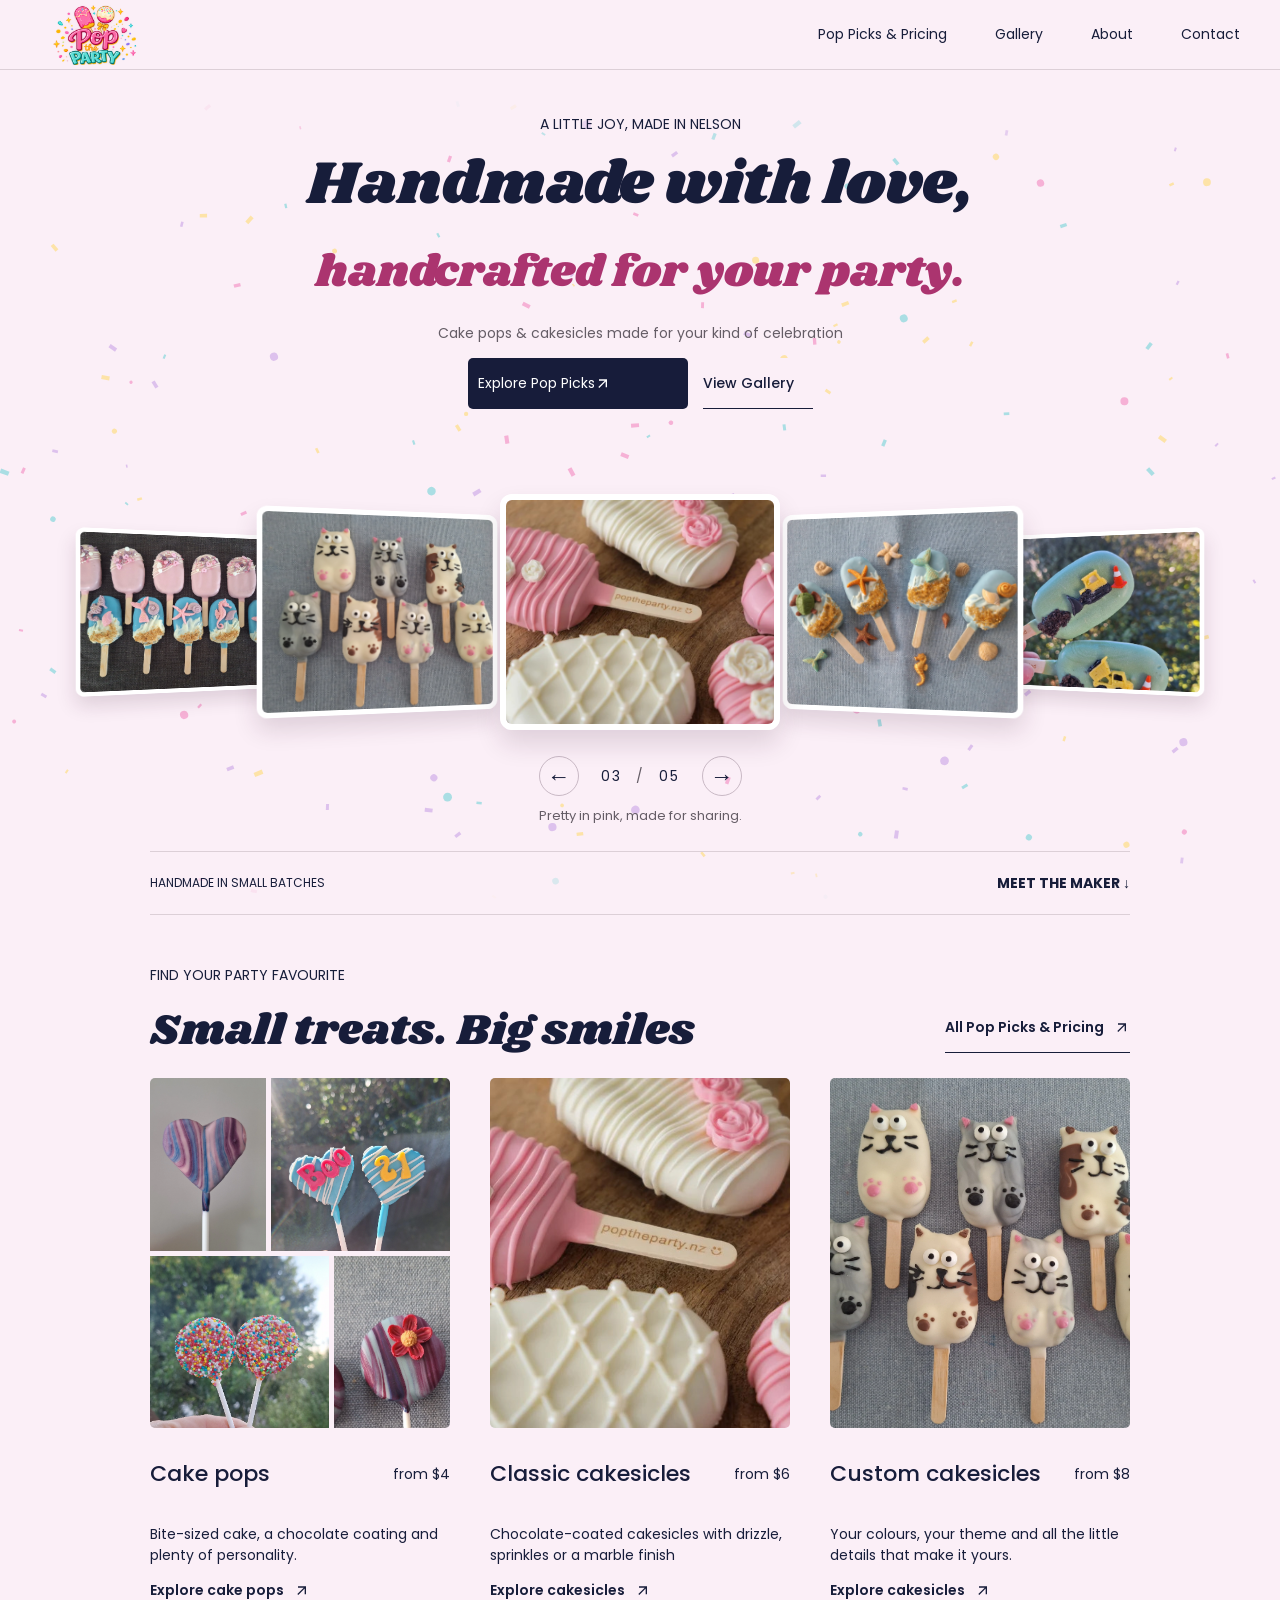
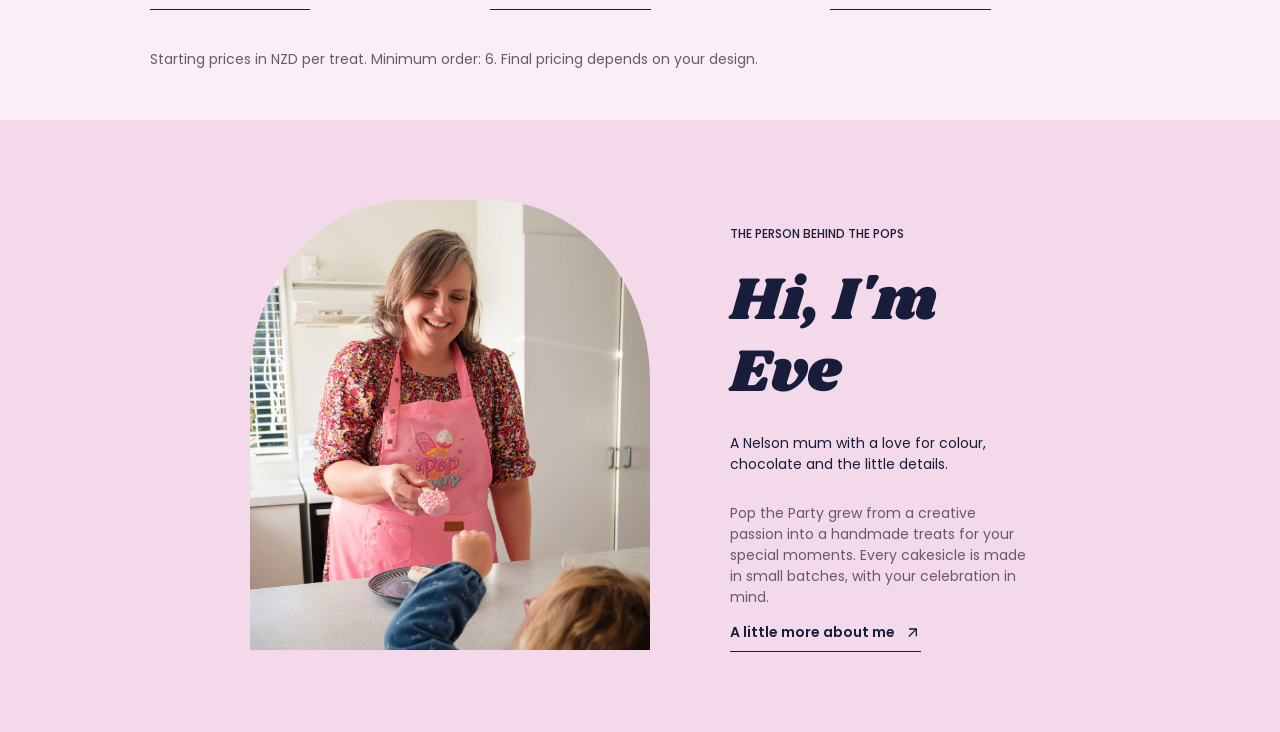
==== commit 7d63713f: "desktop view for pop picks and pricing page" ====
--- a/src/pages/index.html
+++ b/src/pages/index.html
@@ -108,7 +108,7 @@
 
                 <div class="divider">
                     <p>HANDMADE IN SMALL BATCHES</p>
-                    <a href="#meet-eve">MEET THE MAKER &downarrow;</a>
+                    <a href="#meet-eve-section">MEET THE MAKER &downarrow;</a>
                 </div>
             </section>
             
--- a/src/assets/global-css/global.css
+++ b/src/assets/global-css/global.css
@@ -14,22 +14,6 @@
   color: inherit;
 }
 
-a.arrow {
-    font-weight: 700;
-
-}
-
-a.arrow::after {
-    content: ">>";
-
-    transition: transform 0.3s ease;
-}
-
-a.arrow:hover::after {
-    display: inline-block;
-    transform: translateX(50%);
-}
-
 h1, h2, h3 {
     font-family: "Shrikhand", serif;
     font-weight: 400;
@@ -37,6 +21,20 @@
     font-size: 2rem;
 
     color: var(--primary);
+}
+
+a, 
+input[type="radio"], 
+input[type="checkbox"], 
+label,
+select {
+    cursor: pointer;
+}
+
+h1 span {
+    color: var(--heading-accent);
+    font-size: 3.8rem;
+    font-family: "shrikhand", serif;
 }
 
 h2.pink {
@@ -139,8 +137,15 @@
     color: var(--primary);
     font-weight: 500;
 }
-.primary-link img {
+.primary-link svg {
     margin-left: 10px;
+}
+.primary-link:hover {
+    background-color: var(--primary);
+    color: var(--surface);
+}
+.primary-link:hover svg {
+    fill: var(--surface);
 }
 
 @media (min-width: 768px) {
@@ -150,7 +155,7 @@
     }
 
     p, span, a, label {
-        font-size: 18px;
+        font-size: 14px;
     }
 
     h2.pink {
--- a/src/pages/css/home.css
+++ b/src/pages/css/home.css
@@ -91,10 +91,6 @@
     color: var(--subtle-btn-color);
     border-bottom: 1px solid var(--subtle-btn-color);
     border-radius: 0;
-}
-
-#view-gallery-link:hover {
-    background-color: var(--subtle-btn-bg-hover);
 }
 
 #pop-types-container {
@@ -276,6 +272,11 @@
 
     #view-gallery-link {
         display: flex;
+        font-weight: 500;
+        padding: 0;
+    }
+    #view-gallery-link:hover {
+        color: var(--heading-accent);
     }
 
     #meet-eve-section {
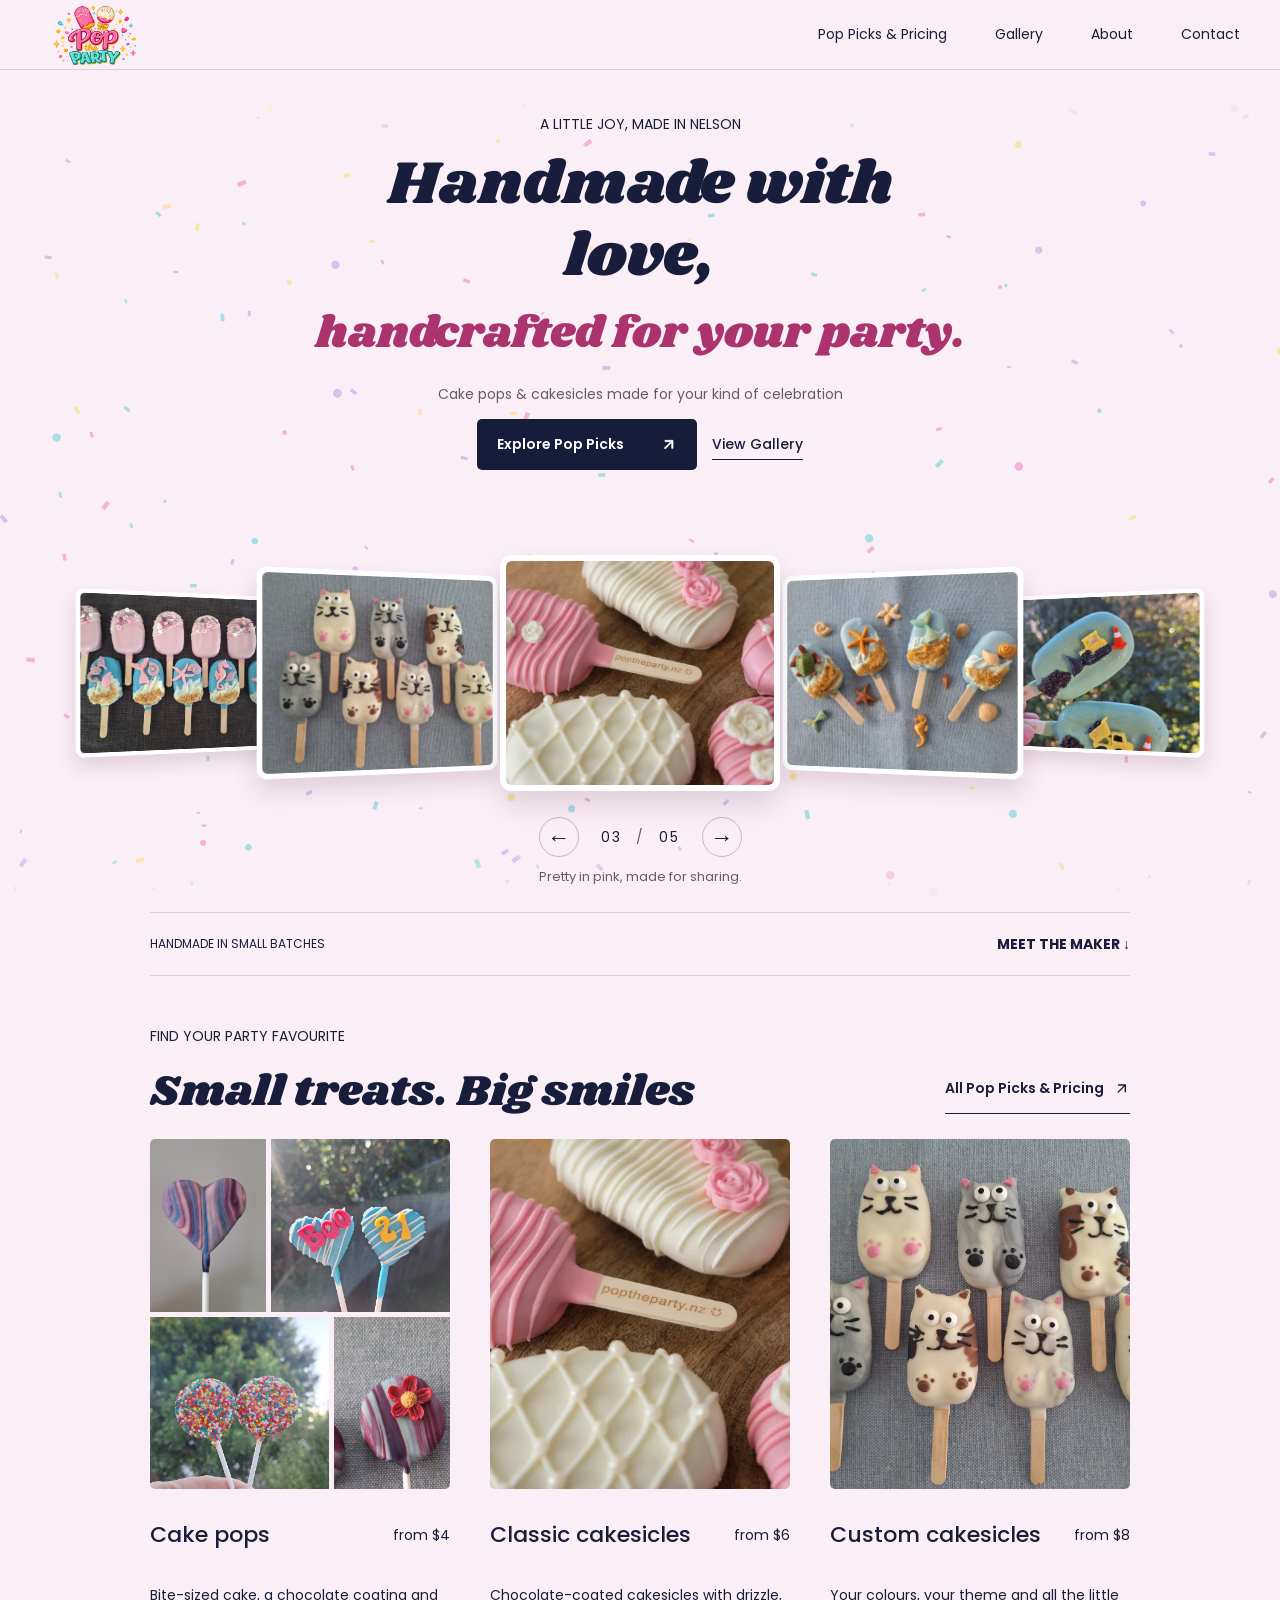
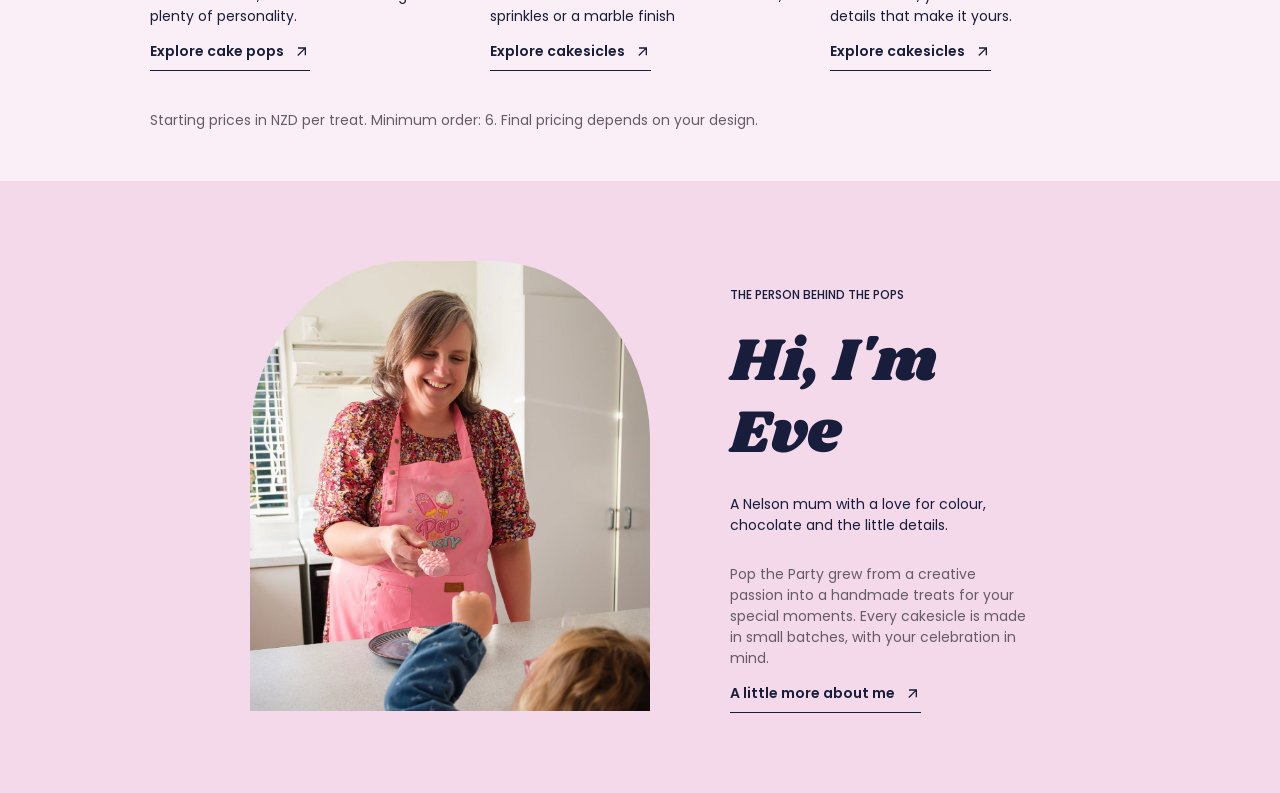
==== commit 3b91d806: "Added gallery page and functionality" ====
--- a/src/pages/index.html
+++ b/src/pages/index.html
@@ -22,7 +22,7 @@
                     <!-- Maybe rename this button -->
                     <div class="explore-btn-holder">
                         <a id="explore-picks-link" href="pick-your-pop.html"
-                            >Explore Pop Picks<img src="../assets/icons/outward-arrow-icon-white.svg" /></a
+                            >Explore Pop Picks<svg xmlns="http://www.w3.org/2000/svg" height="16px" viewBox="0 -960 960 960" fill="#171d3a"><path d="m256-240-56-56 384-384H240v-80h480v480h-80v-344L256-240Z"/></svg></a
                         >
                         <a id="view-gallery-link" href="gallery.html">View Gallery</a>
                     </div>
--- a/src/assets/global-css/global.css
+++ b/src/assets/global-css/global.css
@@ -17,8 +17,8 @@
 h1, h2, h3 {
     font-family: "Shrikhand", serif;
     font-weight: 400;
-    line-height: 2rem;
-    font-size: 2rem;
+    line-height: 2.2rem;
+    font-size: 2.2rem;
 
     color: var(--primary);
 }
@@ -33,8 +33,8 @@
 
 h1 span {
     color: var(--heading-accent);
-    font-size: 3.8rem;
     font-family: "shrikhand", serif;
+    font-size: 2.2rem;
 }
 
 h2.pink {
@@ -147,10 +147,23 @@
 .primary-link:hover svg {
     fill: var(--surface);
 }
+.primary-link.dark {
+    color: var(--surface);
+    border-color: var(--primary);
+    background-color: var(--primary);
+}
+.primary-link.dark svg {
+    fill: var(--surface);
+}
 
 @media (min-width: 768px) {
     h1, h2, h3 {
         line-height: 4.5rem;
+        font-size: 3.8rem;
+    }
+    h1 span {
+        color: var(--heading-accent);
+        font-family: "shrikhand", serif;
         font-size: 3.8rem;
     }
 
--- a/src/pages/css/home.css
+++ b/src/pages/css/home.css
@@ -52,9 +52,9 @@
 
 .explore-btn-holder {
     display: flex;
+    align-items: center;
     gap: 5px;
 }
-
 .explore-btn-holder a {
     display: flex;
     box-sizing: border-box;
@@ -72,20 +72,25 @@
 }
 
 #explore-picks-link {
-    width: 180px;
+    display: flex;
+    justify-content: space-between;
+    width: 160px;
     background-color: var(--navy-btn-bg);
-}
-
-#explore-picks-link img {
-    color: white;
-}
-
+    padding: 15px 20px;
+    font-weight: 600;
+}
+#explore-picks-link svg {
+    fill: white;
+    stroke-width: 40;
+    stroke: white;
+}
 #explore-picks-link:hover {
     background-color: var(--navy-btn-bg-hover);
 }
 
 #view-gallery-link {
-    width: 110px;
+    width: fit-content;
+    height: 30px;
     background-color: var(--background);
 
     color: var(--subtle-btn-color);
@@ -222,9 +227,9 @@
 }
 
 @media (min-width: 768px) {
-    h1 {
+    .header-holder h1 {
         width: 50%;
-        margin-bottom: 20px;
+        margin-bottom: 5px;
     }
 
     .confetti-section .divider {
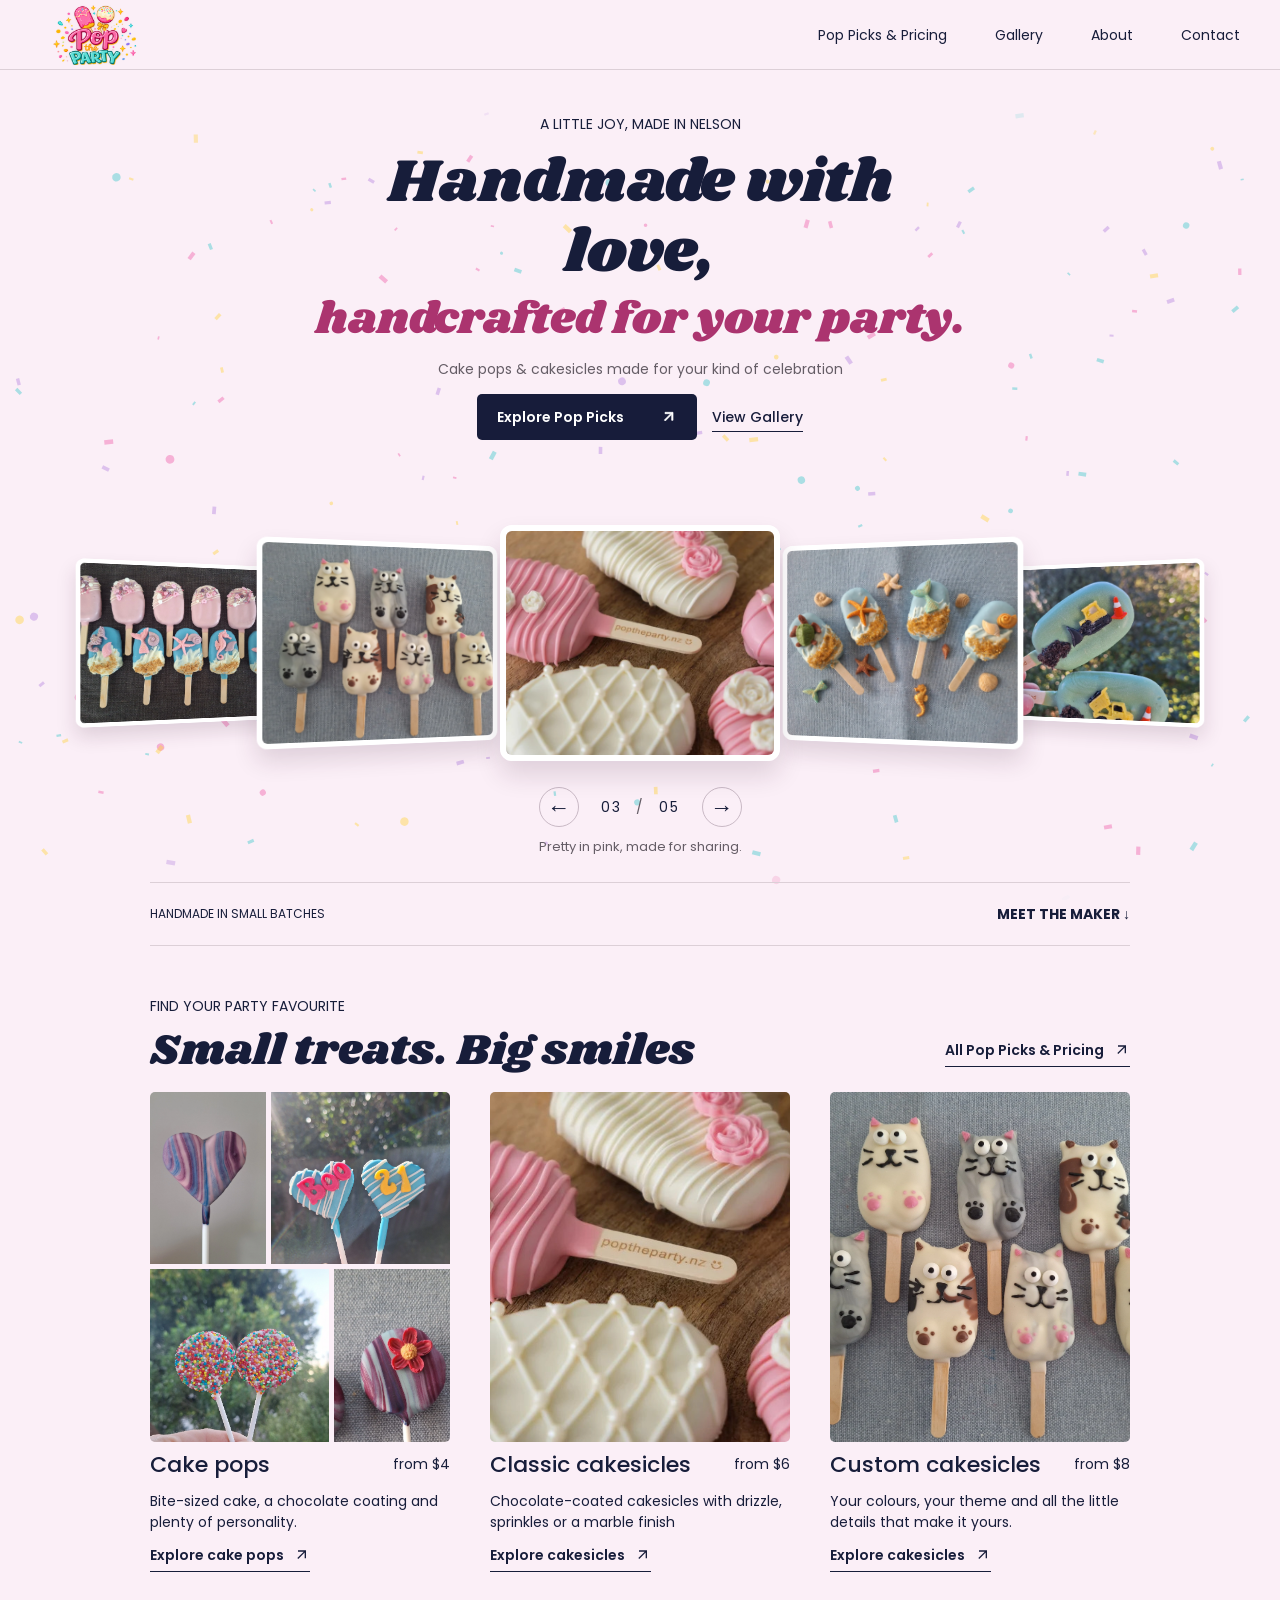
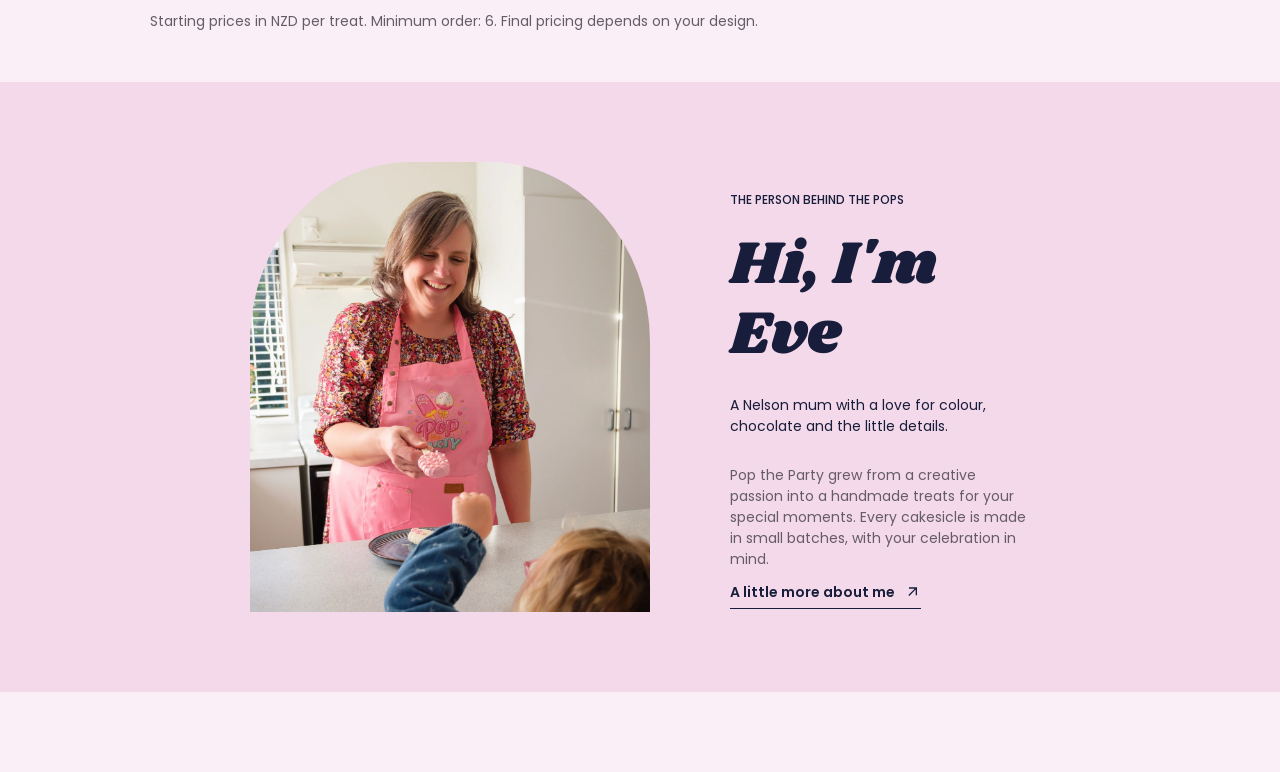
==== commit 35a548fe: "Added alt text to all imgs" ====
--- a/src/pages/index.html
+++ b/src/pages/index.html
@@ -116,23 +116,23 @@
                 <p  class="eyebrow">FIND YOUR PARTY FAVOURITE</p>
                 <div class="type-title">
                     <h3>Small treats. Big smiles</h3>
-                    <a class="explore-link" href="pick-your-pop.html">All Pop Picks & Pricing<img src="../assets/icons/outward-arrow-icon-primary.svg" /></a>
+                    <a class="explore-link" href="pick-your-pop.html">All Pop Picks & Pricing<img src="../assets/icons/outward-arrow-icon-primary.svg" alt="" /></a>
                 </div>
 
                 <div id="pop-types-container">
                     <article class="pop-type">
                         <div id="img-grid">
                             <div class="img-cell small">
-                                <img src="../assets/gallery-imgs/20260712_150538.jpg" />
+                                <img src="../assets/gallery-imgs/20260712_150538.jpg" alt="Heart-shaped cake pop with pink, purple and blue marbled coating" />
                             </div>
                             <div class="img-cell big">
-                                <img src="../assets/gallery-imgs/20260710_110829.jpg" />
+                                <img src="../assets/gallery-imgs/20260710_110829.jpg" alt="Two blue heart-shaped cake pops with white drizzle and colourful birthday numbers" />
                             </div>
                             <div class="img-cell big">
-                                <img src="../assets/gallery-imgs/20260603_080325.jpg" />
+                                <img src="../assets/gallery-imgs/20260603_080325.jpg" alt="Two round cake pops covered in rainbow sprinkles, held outdoors" />
                             </div>
                             <div class="img-cell small">
-                                <img src="../assets/gallery-imgs/20260510_154801.jpg" />
+                                <img src="../assets/gallery-imgs/20260510_154801.jpg" alt="Three marbled cake pops in pink and purple tones, each decorated with a small flower" />
                             </div>
                         </div>
 
@@ -141,12 +141,12 @@
                             <p>from $4</p>
                         </div>
                         <p>Bite-sized cake, a chocolate coating and plenty of personality.</p>
-                        <a class="explore-link">Explore cake pops <img src="../assets/icons/outward-arrow-icon-primary.svg" /></a>
+                        <a class="explore-link">Explore cake pops <img src="../assets/icons/outward-arrow-icon-primary.svg" alt="" /></a>
                     </article>
 
                     <article class="pop-type">
                         <div class="img-holder">
-                            <img src="../assets/gallery-imgs/1000052634.jpg" />
+                            <img src="../assets/gallery-imgs/1000052634.jpg" alt="Pink and white cakesicles decorated with drizzle, flowers and pearl-like details" />
                         </div>
 
                         <div class="title-price-container">
@@ -154,12 +154,12 @@
                             <p>from $6</p>
                         </div>
                         <p>Chocolate-coated cakesicles with drizzle, sprinkles or a marble finish</p>
-                        <a class="explore-link">Explore cakesicles <img src="../assets/icons/outward-arrow-icon-primary.svg" /></a>
+                        <a class="explore-link">Explore cakesicles <img src="../assets/icons/outward-arrow-icon-primary.svg" alt="" /></a>
                     </article>
 
                     <article class="pop-type">
                         <div class="img-holder">
-                            <img src="../assets/gallery-imgs/20260718_145716.jpg" />
+                            <img src="../assets/gallery-imgs/20260718_145716.jpg" alt="Seven cat-shaped cakesicles with ears, whiskers and colourful paw details" />
                         </div>
 
                         <div class="title-price-container">
@@ -167,7 +167,7 @@
                             <p>from $8</p>
                         </div>
                         <p>Your colours, your theme and all the little details that make it yours.</p>
-                        <a class="explore-link">Explore cakesicles <img src="../assets/icons/outward-arrow-icon-primary.svg" /></a>
+                        <a class="explore-link">Explore cakesicles <img src="../assets/icons/outward-arrow-icon-primary.svg" alt="" /></a>
                     </article>
                 </div>
             
@@ -176,7 +176,7 @@
 
             <section id="meet-eve-section">
                 <div class="img-holder">
-                    <img src="../assets/icons/meet-eve-img.webp" />
+                    <img src="../assets/icons/meet-eve-img.webp" alt="Eve in a pink apron sharing a treat with a child across the kitchen counter" />
                 </div>
                 <div class="meet-eve-content">
                     <p class="big-p">THE PERSON BEHIND THE POPS</p>
@@ -185,7 +185,7 @@
                     <p class="muted-text">Pop the Party grew from a creative passion into a handmade treats for your special moments. 
                         Every cakesicle is made in small batches, with your celebration in mind.</p>
                     
-                    <a class="explore-link"> A little more about me <img src="../assets/icons/outward-arrow-icon-primary.svg" /></a>
+                    <a class="explore-link"> A little more about me <img src="../assets/icons/outward-arrow-icon-primary.svg" alt="" /></a>
                 </div>
 
             </section>
--- a/src/assets/global-css/global.css
+++ b/src/assets/global-css/global.css
@@ -7,6 +7,7 @@
     background-color: var(--background);
     font-size: 1rem;
     color: var(--primary);
+    line-height: 1;
 }
 
 a {
@@ -17,7 +18,7 @@
 h1, h2, h3 {
     font-family: "Shrikhand", serif;
     font-weight: 400;
-    line-height: 2.2rem;
+    line-height: 1.15;
     font-size: 2.2rem;
 
     color: var(--primary);
@@ -27,7 +28,8 @@
 input[type="radio"], 
 input[type="checkbox"], 
 label,
-select {
+select,
+button {
     cursor: pointer;
 }
 
@@ -43,6 +45,7 @@
 
 p {
     font-size: 14px;
+    line-height: 1.5;
 }
 
 p.subtle-text {
@@ -51,6 +54,7 @@
 
 main {
     margin-top: 30px;
+    margin-bottom: 40px;
 }
 
 section {
@@ -66,8 +70,20 @@
     font-size: 14px;
 }
 
+input:focus,
+select:focus,
+textarea:focus,
+button:focus {
+    outline: 2px solid var(--heading-accent);
+    outline-offset: 3px;
+}
+
 .muted-text {
     color: var(--text-muted);
+}
+
+.small {
+    font-size: 12px;
 }
 
 a.explore-link:hover {
@@ -135,10 +151,12 @@
     border-radius: 5px;
     background-color: inherit;
     color: var(--primary);
-    font-weight: 500;
+    font-weight: 600;
 }
 .primary-link svg {
     margin-left: 10px;
+    stroke-width: 40;
+    stroke: var(--primary);
 }
 .primary-link:hover {
     background-color: var(--primary);
@@ -146,6 +164,7 @@
 }
 .primary-link:hover svg {
     fill: var(--surface);
+    stroke: var(--surface);
 }
 .primary-link.dark {
     color: var(--surface);
@@ -154,11 +173,25 @@
 }
 .primary-link.dark svg {
     fill: var(--surface);
+    stroke: var(--surface);
+}
+.primary-link.dark:hover {
+    background-color: var(--navy-btn-bg-hover);
+}
+
+::selection {
+    background-color: #f5b8cf;
+    color: #000;
 }
 
 @media (min-width: 768px) {
+
+    main {
+        margin-bottom: 80px;
+    }
+
     h1, h2, h3 {
-        line-height: 4.5rem;
+        /* line-height: 4.5rem; */
         font-size: 3.8rem;
     }
     h1 span {
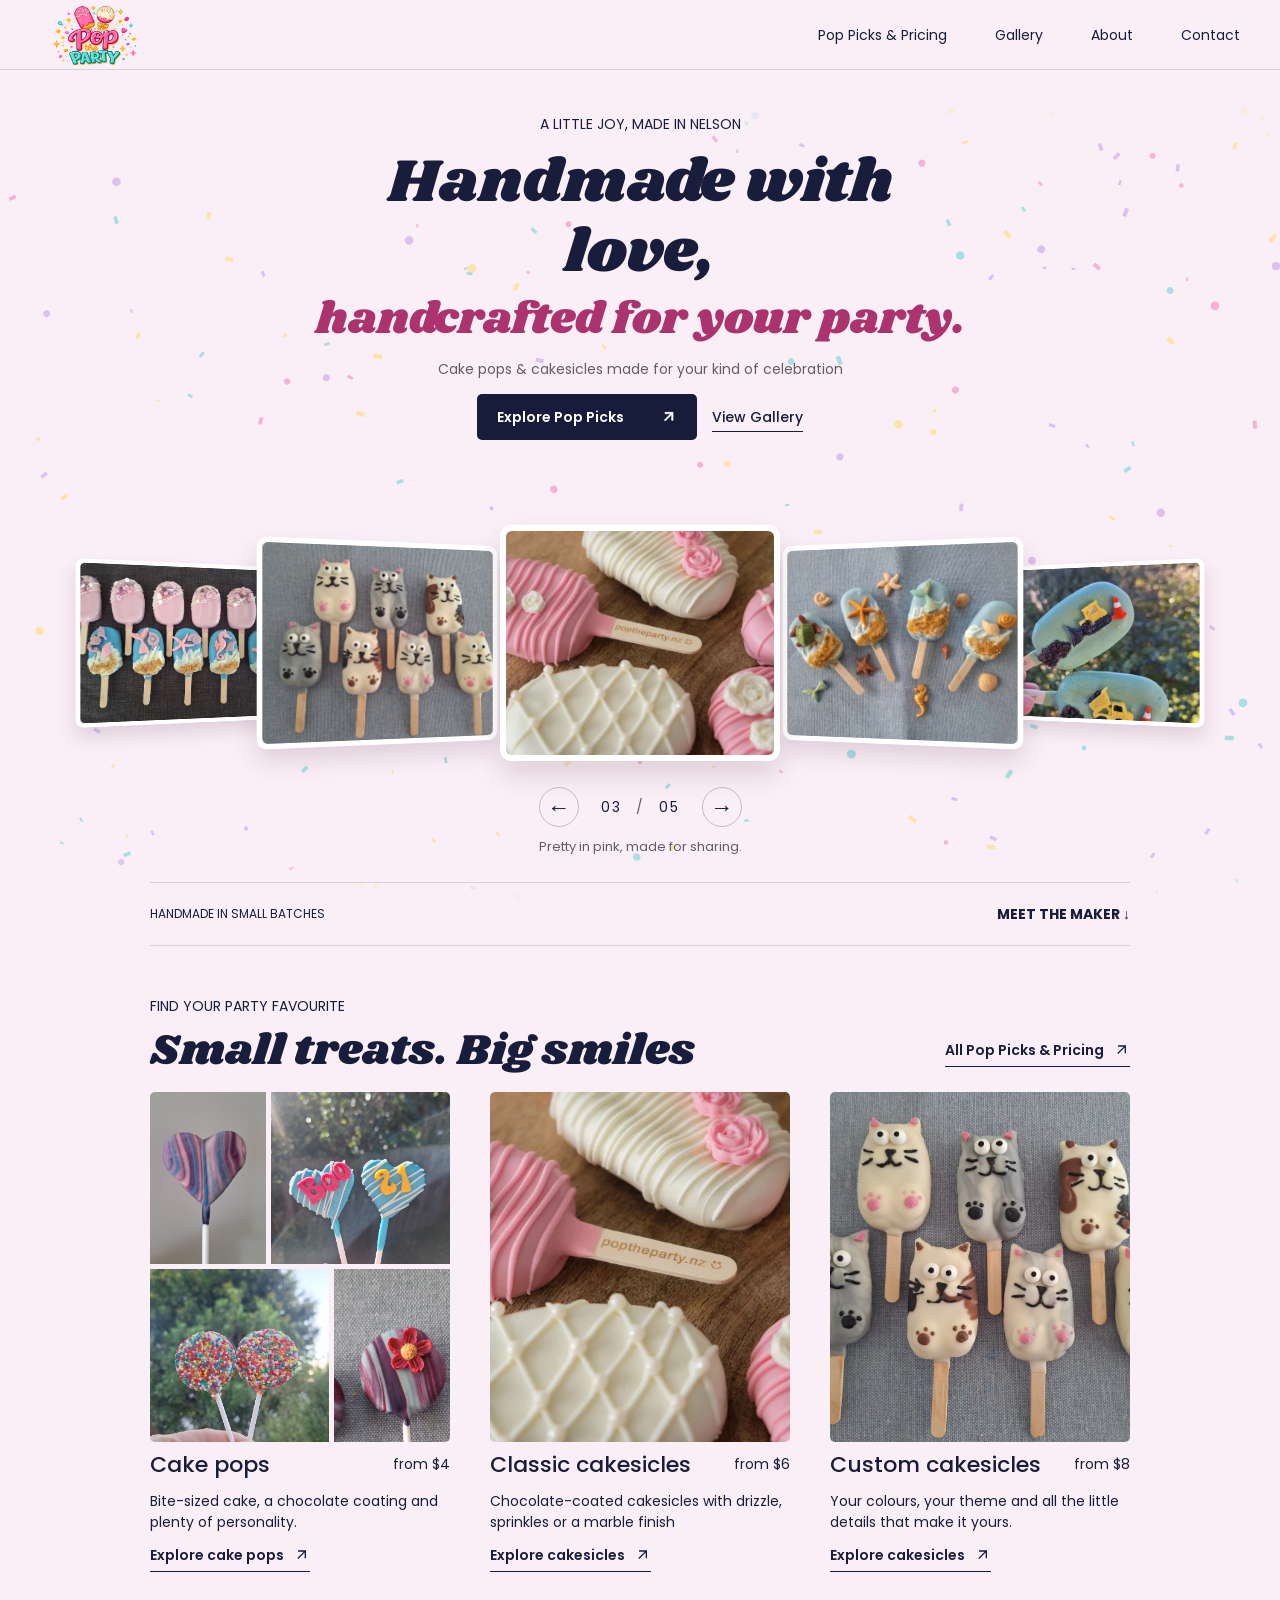
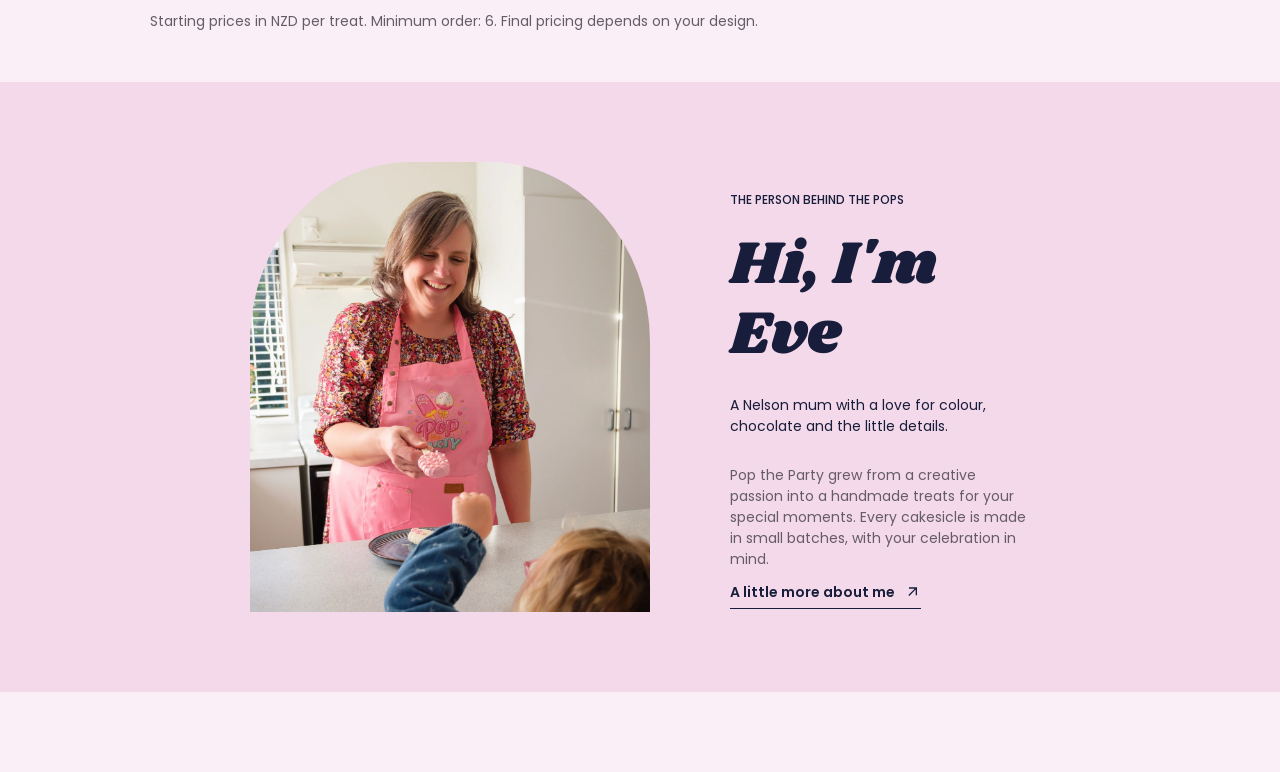
==== commit 30b16d2e: "Fixes to pop picks page" ====
--- a/src/pages/index.html
+++ b/src/pages/index.html
@@ -141,7 +141,7 @@
                             <p>from $4</p>
                         </div>
                         <p>Bite-sized cake, a chocolate coating and plenty of personality.</p>
-                        <a class="explore-link">Explore cake pops <img src="../assets/icons/outward-arrow-icon-primary.svg" alt="" /></a>
+                        <a href="gallery.html" class="explore-link">Explore cake pops <img src="../assets/icons/outward-arrow-icon-primary.svg" alt="" /></a>
                     </article>
 
                     <article class="pop-type">
@@ -154,7 +154,7 @@
                             <p>from $6</p>
                         </div>
                         <p>Chocolate-coated cakesicles with drizzle, sprinkles or a marble finish</p>
-                        <a class="explore-link">Explore cakesicles <img src="../assets/icons/outward-arrow-icon-primary.svg" alt="" /></a>
+                        <a href="gallery.html" class="explore-link">Explore cakesicles <img src="../assets/icons/outward-arrow-icon-primary.svg" alt="" /></a>
                     </article>
 
                     <article class="pop-type">
@@ -167,7 +167,7 @@
                             <p>from $8</p>
                         </div>
                         <p>Your colours, your theme and all the little details that make it yours.</p>
-                        <a class="explore-link">Explore cakesicles <img src="../assets/icons/outward-arrow-icon-primary.svg" alt="" /></a>
+                        <a href="gallery.html" class="explore-link">Explore cakesicles <img src="../assets/icons/outward-arrow-icon-primary.svg" alt="" /></a>
                     </article>
                 </div>
             
@@ -185,7 +185,7 @@
                     <p class="muted-text">Pop the Party grew from a creative passion into a handmade treats for your special moments. 
                         Every cakesicle is made in small batches, with your celebration in mind.</p>
                     
-                    <a class="explore-link"> A little more about me <img src="../assets/icons/outward-arrow-icon-primary.svg" alt="" /></a>
+                    <a class="explore-link" href="about.html"> A little more about me <img src="../assets/icons/outward-arrow-icon-primary.svg" alt="" /></a>
                 </div>
 
             </section>
@@ -197,5 +197,6 @@
         <script src="../assets/components/js/footer.js"></script>
         <script src="../assets/components/js/confetti.js"></script>
         <script src="../assets/components/js/carousel.js"></script>
+        <script src="./js/home.js"></script>
     </body>
 </html>
--- a/src/assets/global-css/global.css
+++ b/src/assets/global-css/global.css
@@ -86,7 +86,7 @@
     font-size: 12px;
 }
 
-a.explore-link:hover {
+.explore-link:hover {
     color: var(--heading-accent);
     cursor: pointer;
 }
@@ -131,8 +131,11 @@
 .explore-link {
     display: flex;
     align-items: center;
+
+    border: none;
     border-bottom: 1px solid var(--primary);
     padding-bottom: 8px;
+    background-color: inherit;
 
     width: fit-content;
     font-weight: 600;
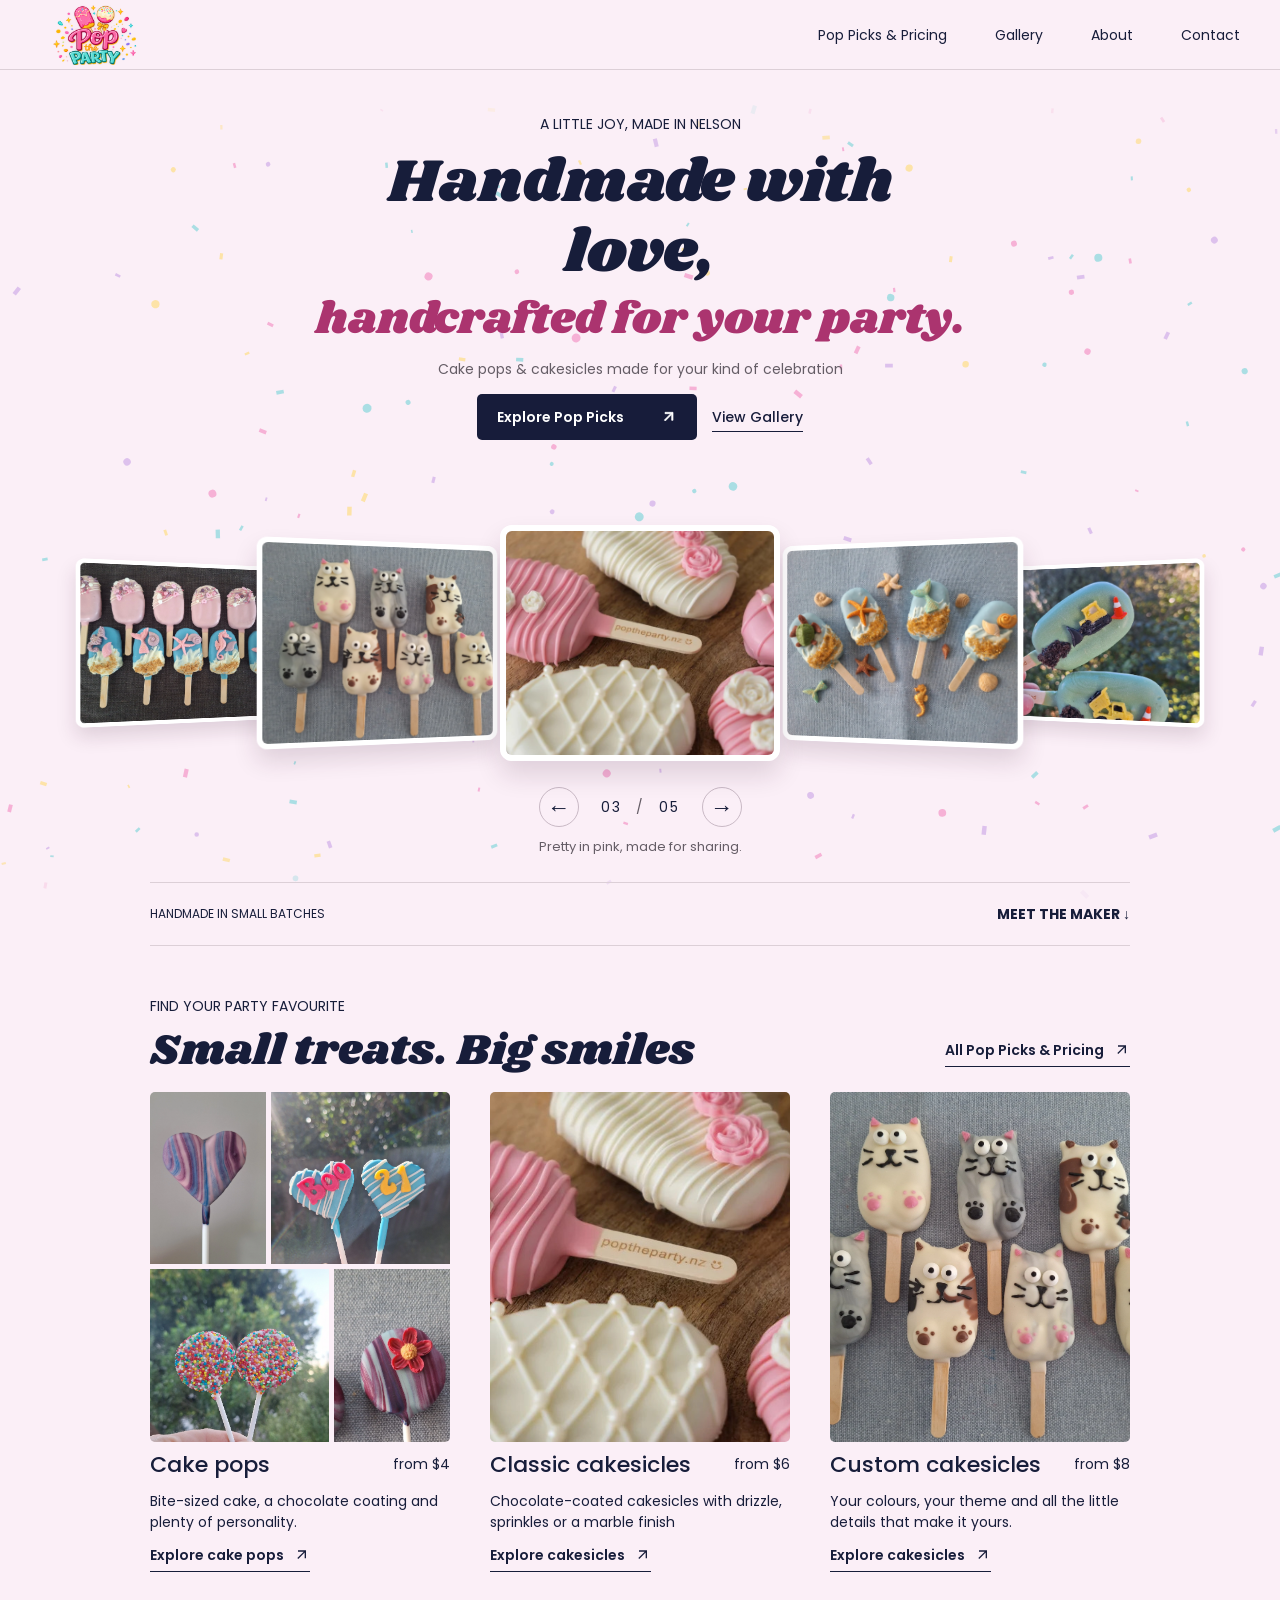
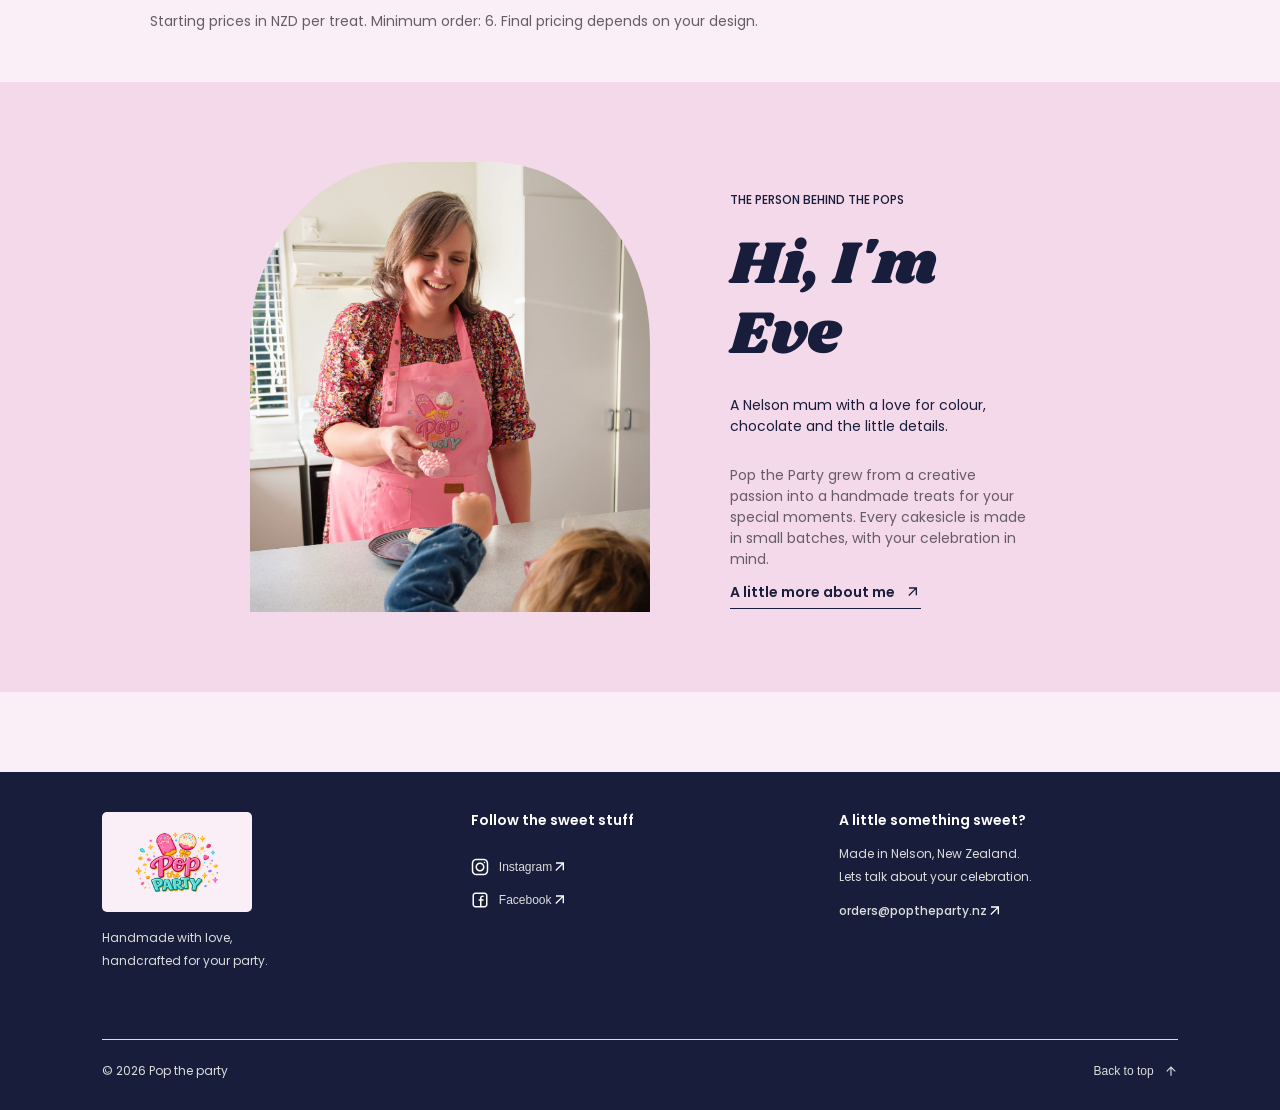
==== commit 5300da54: "Added footer" ====
--- a/src/pages/index.html
+++ b/src/pages/index.html
@@ -5,7 +5,6 @@
         <meta name="viewport" content="width=device-width, initial-scale=1.0" />
         <title>Pop The Party Home Page</title>
         <link rel="stylesheet" href="../assets/global-css/global.css" />
-        <link rel="stylesheet" href="../assets/components/css/footer.css" />
         <link rel="stylesheet" href="../assets/components/css/confetti.css" />
         <link rel="stylesheet" href="../assets/components/css/carousel.css" />
         <link rel="stylesheet" href="./css/home.css" />
--- a/src/assets/global-css/global.css
+++ b/src/assets/global-css/global.css
@@ -1,4 +1,5 @@
 @import url("../components/css/header.css");
+@import url("../components/css/footer.css");
 @import url("./colours.css");
 @import url("https://fonts.googleapis.com/css2?family=Shrikhand&display=swap");
 @import url('https://fonts.googleapis.com/css2?family=Poppins:wght@400;500;600;700&display=swap');
@@ -70,10 +71,7 @@
     font-size: 14px;
 }
 
-input:focus,
-select:focus,
-textarea:focus,
-button:focus {
+*:focus {
     outline: 2px solid var(--heading-accent);
     outline-offset: 3px;
 }
